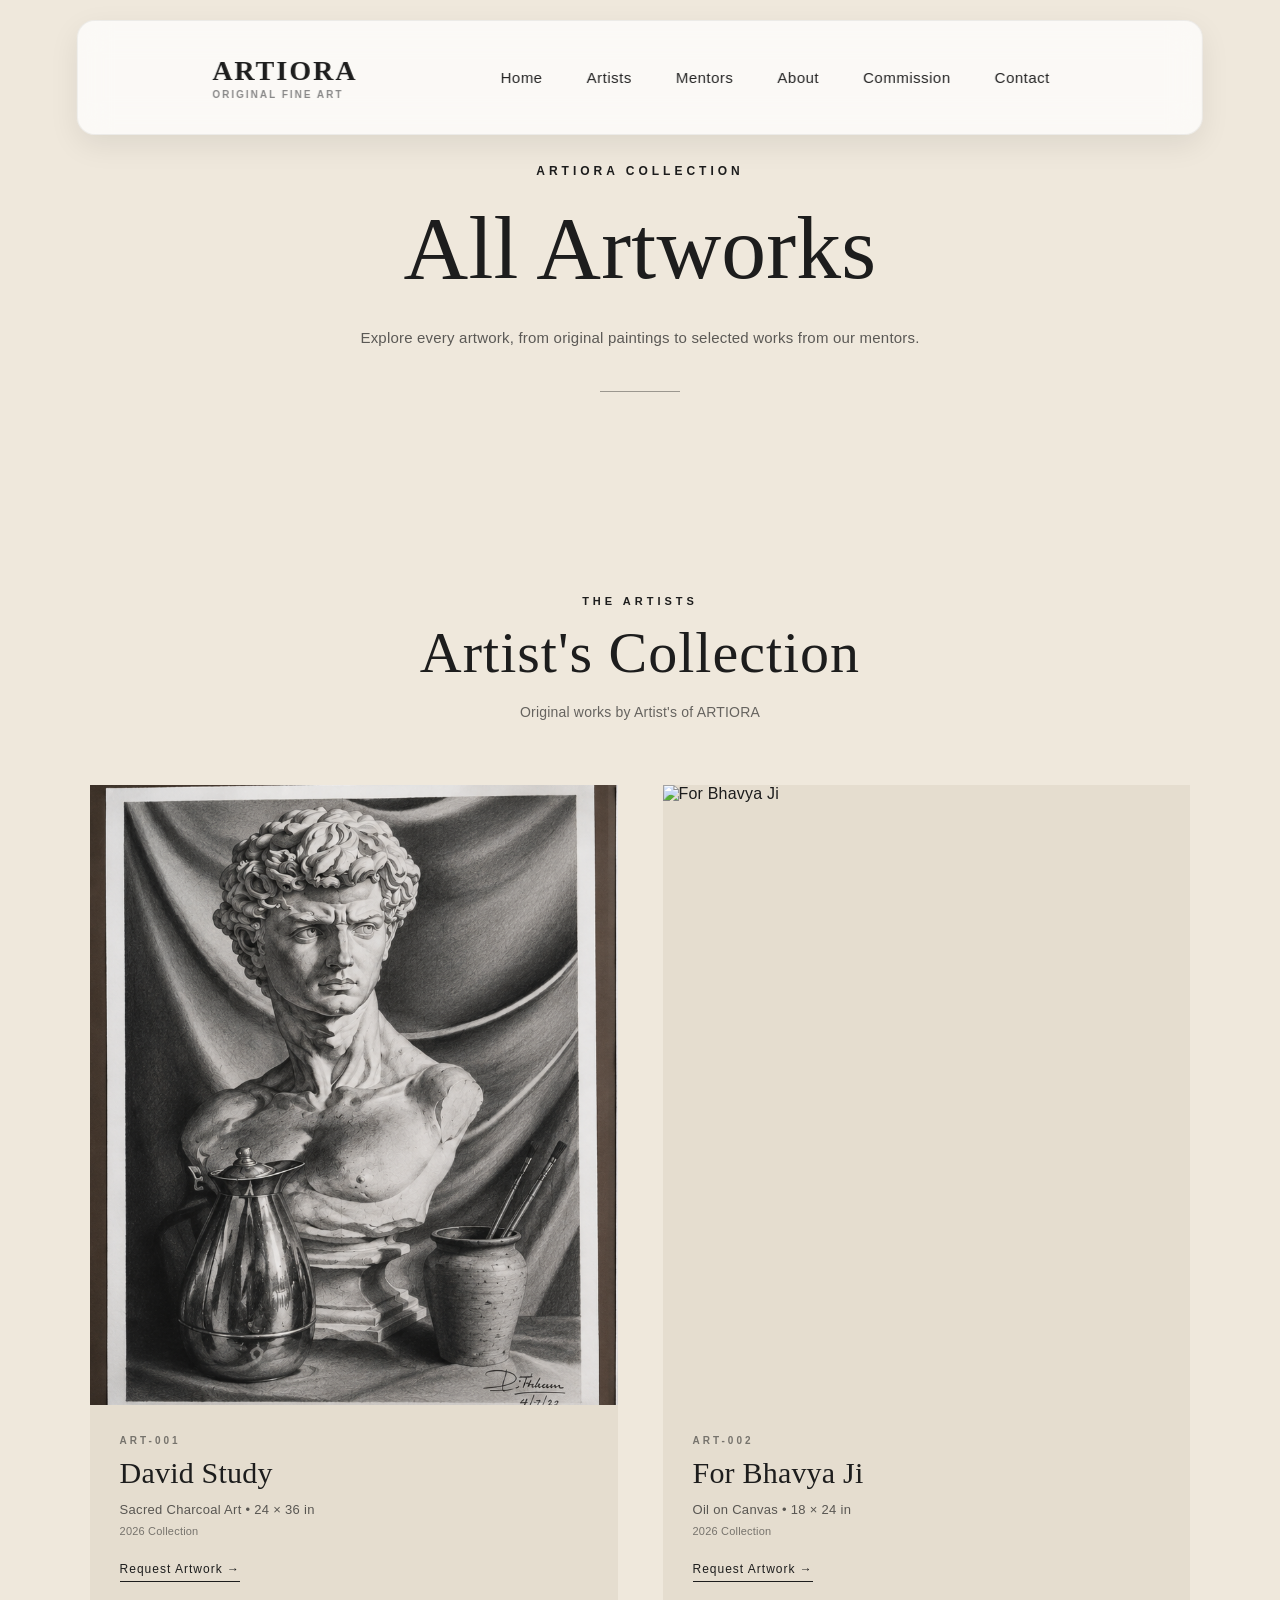
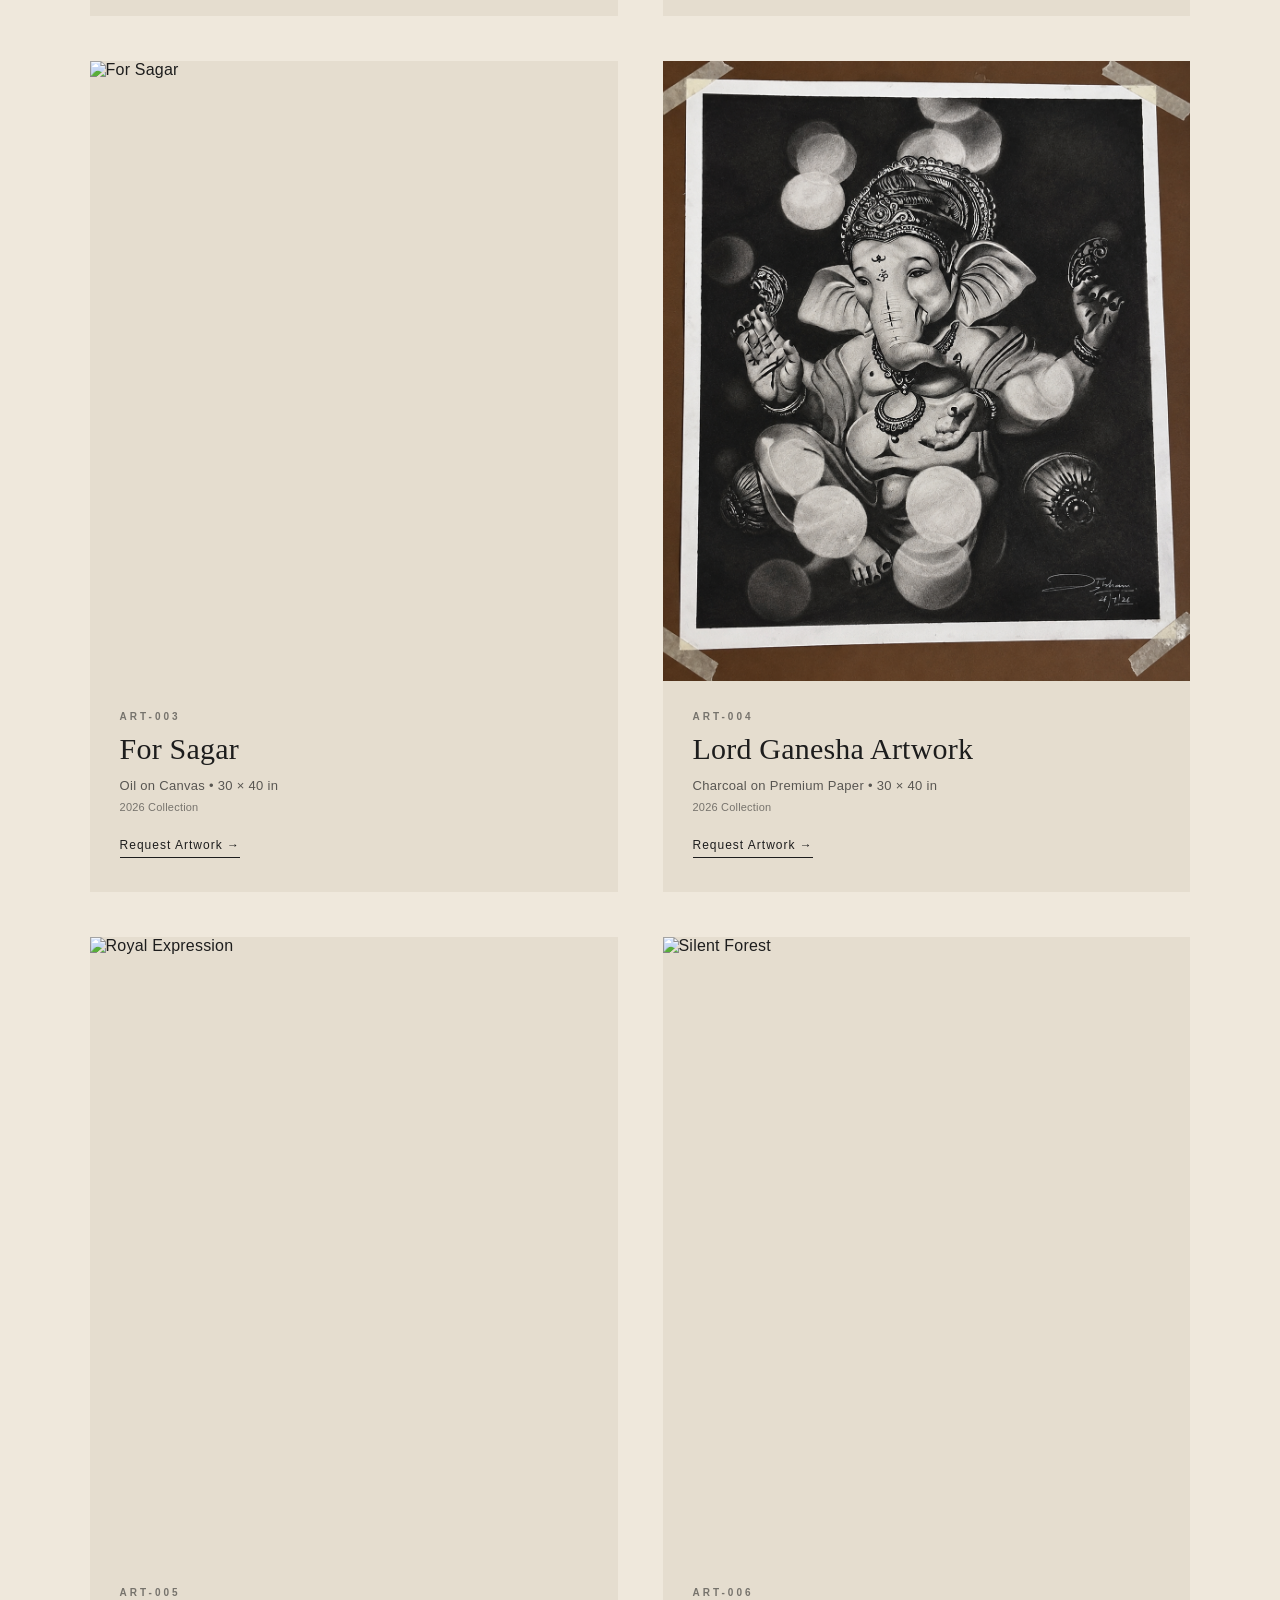
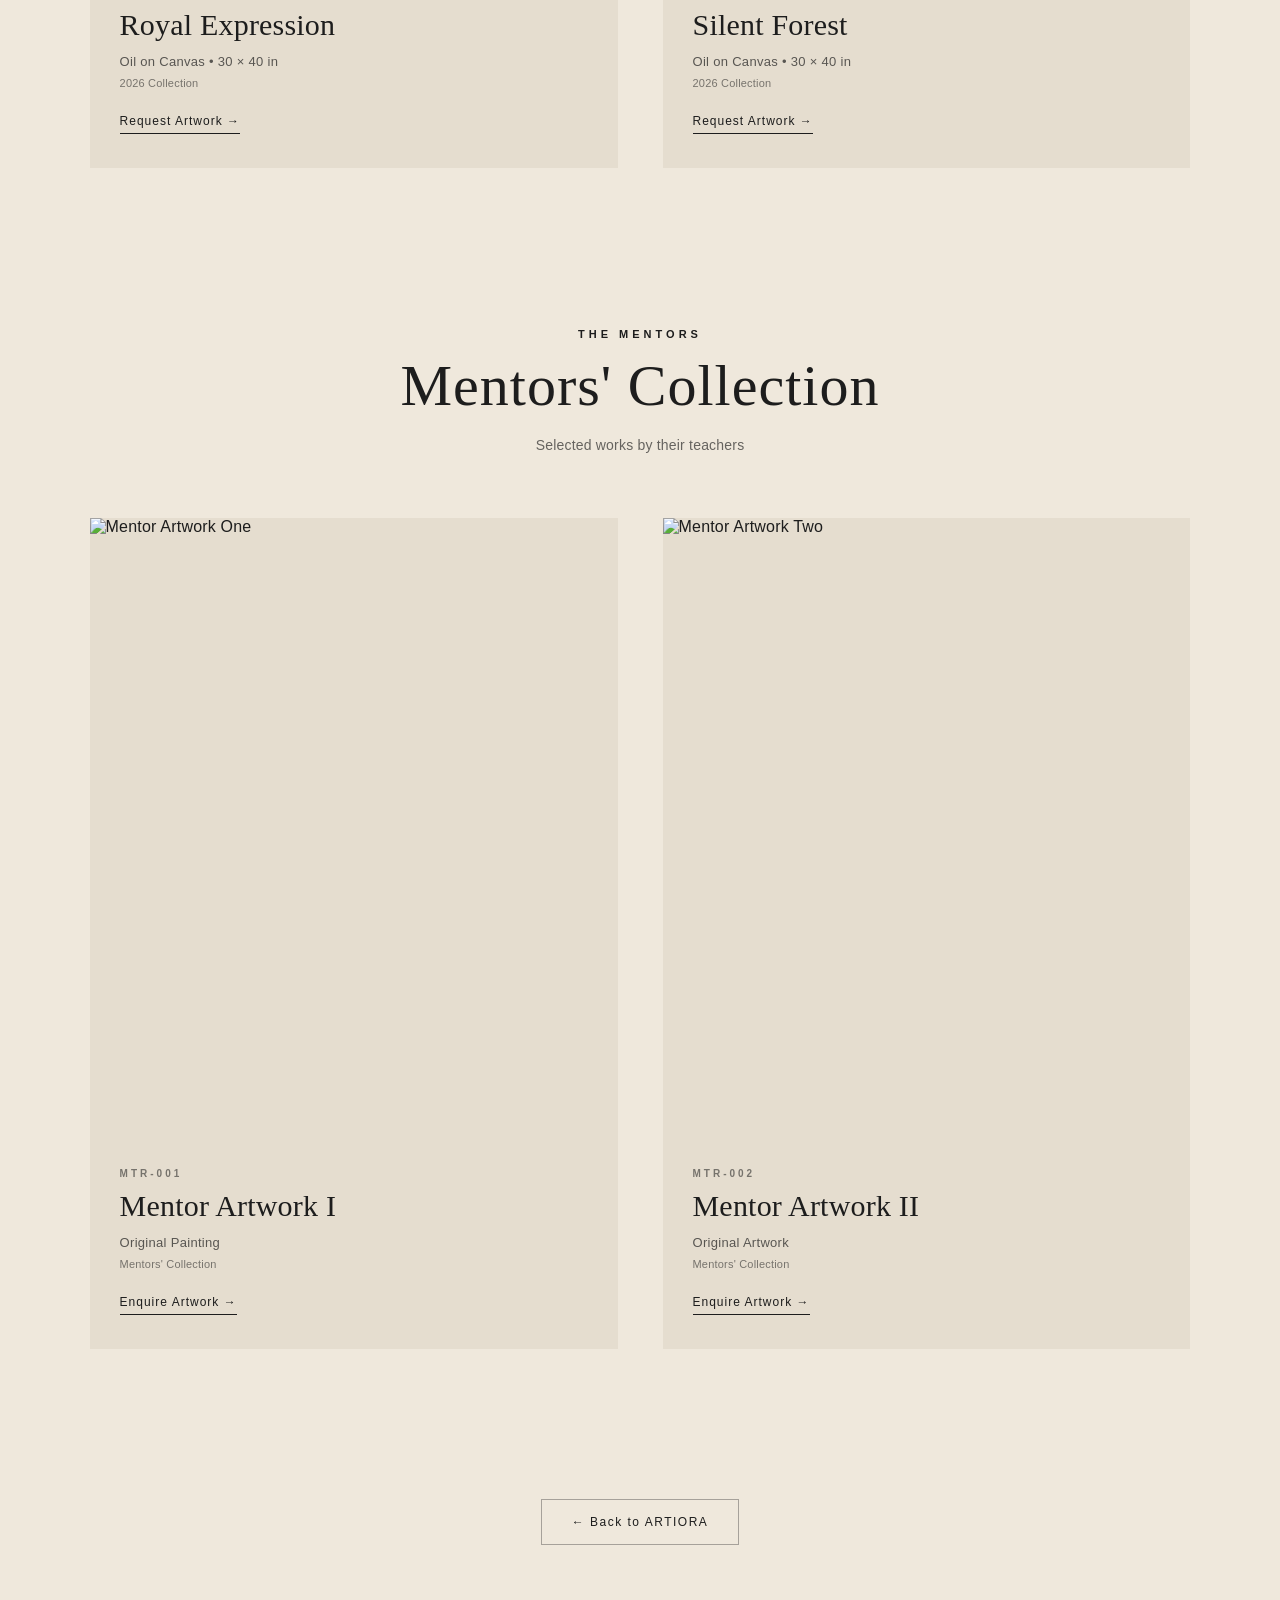
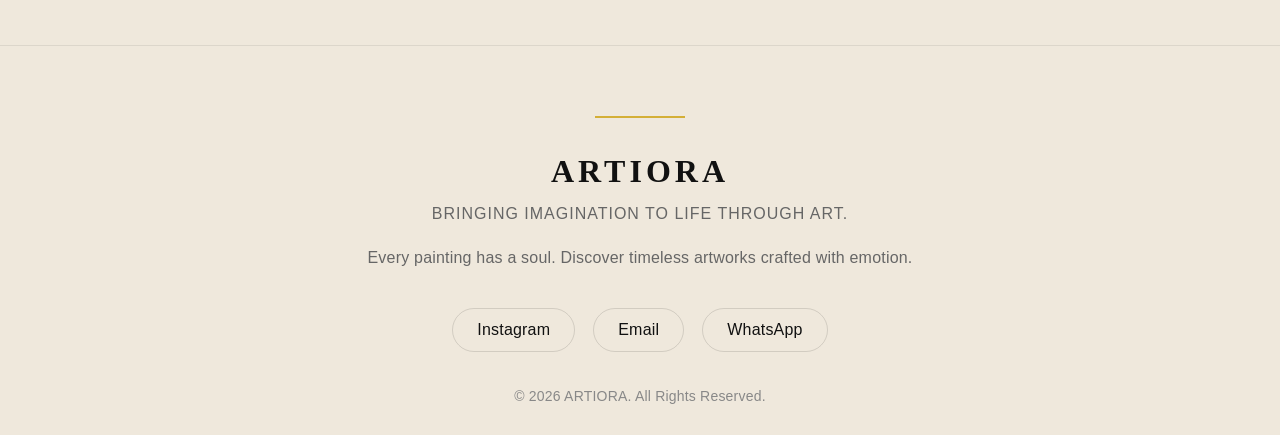
==== gallery.html @ d6c58d7d ".." ====
<!DOCTYPE html>
<html lang="en">

<head>

    <meta charset="UTF-8">

    <meta name="viewport" content="width=device-width, initial-scale=1.0">

    <title>ARTIORA | All Artworks</title>

    <meta
        name="description"
        content="Explore the complete collection of original artworks by ARTIORA."
    >

    <link rel="icon" type="image/png" href="assets/images/icons/favicon.png">

    <link rel="stylesheet" href="css/style.css">

</head>


<body class="gallery-page">


<!-- =========================
     NAVBAR
========================= -->

<header class="navbar">

    <div class="nav-container">

        <div class="logo">

            <h2>ARTIORA</h2>

            <span>Original Fine Art</span>

        </div>


        <nav>

            <ul class="nav-links">

                <li>
                    <a href="index.html">
                        Home
                    </a>
                </li>

                <li>
                    <a href="#artists-full">
                        Artists
                    </a>
                </li>

                <li>
                    <a href="#mentors-full">
                        Mentors
                    </a>
                </li>

                <li>
                    <a href="index.html#about">
                        About
                    </a>
                </li>

                <li>
                    <a href="index.html#commission">
                        Commission
                    </a>
                </li>

                <li>
                    <a href="index.html#contact">
                        Contact
                    </a>
                </li>

            </ul>

        </nav>

    </div>

</header>



<!-- =========================
     PAGE HERO
========================= -->

<section class="gallery-page-hero">

    <p>ARTIORA COLLECTION</p>

    <h1>
        All Artworks
    </h1>

    <span>
        Explore every artwork, from original paintings
        to selected works from our mentors.
    </span>

    <div class="gallery-page-line"></div>

</section>



<!-- =========================
     ARTISTS FULL COLLECTION
========================= -->

<section id="artists-full" class="full-gallery-section">

    <div class="full-section-heading">

        <p>THE ARTISTS</p>

        <h2>
            Artist's Collection
        </h2>

        <span>
            Original works by Artist's of ARTIORA
        </span>

    </div>


    <div class="full-gallery-grid">


        <!-- ART 001 -->

        <div class="full-art-card">

            <img
                class="full-gallery-img"
                src="assets/images/gallery/art-001.jpg"
                alt="David Study"
            >

            <div class="full-art-info">

                <span>ART-001</span>

                <h3>
                    David Study
                </h3>

                <p>
                    Sacred Charcoal Art • 24 × 36 in
                </p>

                <small>
                    2026 Collection
                </small>

                <a
                    href="https://wa.me/917568035595?text=Hi%20Shubham,%20I'm%20interested%20in%20Artwork%20ART-001%20(David%20Study).%20Could%20you%20please%20share%20the%20price,%20availability%20and%20more%20details%3F"
                    target="_blank"
                >
                    Request Artwork →
                </a>

            </div>

        </div>



        <!-- ART 002 -->

        <div class="full-art-card">

            <img
                class="full-gallery-img"
                src="https://images.unsplash.com/photo-1564399579883-451a5d44ec08"
                alt="For Bhavya Ji"
            >

            <div class="full-art-info">

                <span>ART-002</span>

                <h3>
                    For Bhavya Ji
                </h3>

                <p>
                    Oil on Canvas • 18 × 24 in
                </p>

                <small>
                    2026 Collection
                </small>

                <a
                    href="https://wa.me/917568035595?text=Hi%20Shubham,%20I'm%20interested%20in%20Artwork%20ART-002%20(For%20Bhavya%20Ji).%20Could%20you%20please%20share%20the%20price,%20availability%20and%20more%20details%3F"
                    target="_blank"
                >
                    Request Artwork →
                </a>

            </div>

        </div>



        <!-- ART 003 -->

        <div class="full-art-card">

            <img
                class="full-gallery-img"
                src="https://images.unsplash.com/photo-1561214115-f2f134cc4912"
                alt="For Sagar"
            >

            <div class="full-art-info">

                <span>ART-003</span>

                <h3>
                    For Sagar
                </h3>

                <p>
                    Oil on Canvas • 30 × 40 in
                </p>

                <small>
                    2026 Collection
                </small>

                <a
                    href="https://wa.me/917568035595?text=Hi%20Shubham,%20I'm%20interested%20in%20Artwork%20ART-003%20(For%20Sagar).%20Could%20you%20please%20share%20the%20price,%20availability%20and%20more%20details%3F"
                    target="_blank"
                >
                    Request Artwork →
                </a>

            </div>

        </div>



        <!-- ART 004 -->

        <div class="full-art-card">

            <img
                class="full-gallery-img"
                src="assets/images/gallery/art-004.jpg"
                alt="Lord Ganesha Artwork"
            >

            <div class="full-art-info">

                <span>ART-004</span>

                <h3>
                    Lord Ganesha Artwork
                </h3>

                <p>
                    Charcoal on Premium Paper • 30 × 40 in
                </p>

                <small>
                    2026 Collection
                </small>

                <a
                    href="https://wa.me/917568035595?text=Hi%20Shubham,%20I'm%20interested%20in%20Artwork%20ART-004%20(Lord%20Ganesha%20Artwork).%20Could%20you%20please%20share%20the%20price,%20availability%20and%20more%20details%3F"
                    target="_blank"
                >
                    Request Artwork →
                </a>

            </div>

        </div>



        <!-- ART 005 -->

        <div class="full-art-card">

            <img
                class="full-gallery-img"
                src="https://images.unsplash.com/photo-1549490349-8643362247b5"
                alt="Royal Expression"
            >

            <div class="full-art-info">

                <span>ART-005</span>

                <h3>
                    Royal Expression
                </h3>

                <p>
                    Oil on Canvas • 30 × 40 in
                </p>

                <small>
                    2026 Collection
                </small>

                <a
                    href="https://wa.me/917568035595?text=Hi%20Shubham,%20I'm%20interested%20in%20Artwork%20ART-005%20(Royal%20Expression).%20Could%20you%20please%20share%20the%20price,%20availability%20and%20more%20details%3F"
                    target="_blank"
                >
                    Request Artwork →
                </a>

            </div>

        </div>



        <!-- ART 006 -->

        <div class="full-art-card">

            <img
                class="full-gallery-img"
                src="https://images.unsplash.com/photo-1561214115-f2f134cc4912"
                alt="Silent Forest"
            >

            <div class="full-art-info">

                <span>ART-006</span>

                <h3>
                    Silent Forest
                </h3>

                <p>
                    Oil on Canvas • 30 × 40 in
                </p>

                <small>
                    2026 Collection
                </small>

                <a
                    href="https://wa.me/917568035595?text=Hi%20Shubham,%20I'm%20interested%20in%20Artwork%20ART-006%20(Silent%20Forest).%20Could%20you%20please%20share%20the%20price,%20availability%20and%20more%20details%3F"
                    target="_blank"
                >
                    Request Artwork →
                </a>

            </div>

        </div>

    </div>

</section>



<!-- =========================
     MENTORS FULL COLLECTION
========================= -->

<section id="mentors-full" class="full-gallery-section mentors-full-section">

    <div class="full-section-heading">

        <p>THE MENTORS</p>

        <h2>
            Mentors' Collection
        </h2>

        <span>
            Selected works by their teachers
        </span>

    </div>


    <div class="full-gallery-grid">


        <!-- MENTOR 001 -->

        <div class="full-art-card">

            <img
                class="full-gallery-img"
                src="assets/images/gallery/mentor-001.jpg"
                alt="Mentor Artwork One"
            >

            <div class="full-art-info">

                <span>MTR-001</span>

                <h3>
                    Mentor Artwork I
                </h3>

                <p>
                    Original Painting
                </p>

                <small>
                    Mentors' Collection
                </small>

                <a href="index.html#contact">
                    Enquire Artwork →
                </a>

            </div>

        </div>



        <!-- MENTOR 002 -->

        <div class="full-art-card">

            <img
                class="full-gallery-img"
                src="assets/images/gallery/mentor-002.jpg"
                alt="Mentor Artwork Two"
            >

            <div class="full-art-info">

                <span>MTR-002</span>

                <h3>
                    Mentor Artwork II
                </h3>

                <p>
                    Original Artwork
                </p>

                <small>
                    Mentors' Collection
                </small>

                <a href="index.html#contact">
                    Enquire Artwork →
                </a>

            </div>

        </div>

    </div>

</section>



<!-- =========================
     BACK TO HOME
========================= -->

<section class="gallery-back-section">

    <a href="index.html" class="back-home-btn">
        ← Back to ARTIORA
    </a>

</section>



<!-- =========================
     FOOTER
========================= -->

<footer class="footer">

    <div class="footer-divider"></div>

    <h3>ARTIORA</h3>

    <p class="footer-tag">
        Bringing imagination to life through art.
    </p>

    <p class="footer-text">
        Every painting has a soul.
        Discover timeless artworks crafted with emotion.
    </p>

    <div class="footer-links">

        <a
            href="https://www.instagram.com/artistic_shubham_06/"
            target="_blank"
        >
            Instagram
        </a>

        <a href="mailto:artiora01@gmail.com">
            Email
        </a>

        <a
            href="https://wa.me/917568035595"
            target="_blank"
        >
            WhatsApp
        </a>

    </div>

    <span>
        © 2026 ARTIORA. All Rights Reserved.
    </span>

</footer>


</body>
</html>
---- css/style.css ----
/* ===========================
   ARTIORA - Base Styles
=========================== */

*{
    margin:0;
    padding:0;
    box-sizing:border-box;
}

body{
    background:#EFE8DC;
    color:#1F1F1F;
    font-family:'Manrope',sans-serif;
}

.container{
    width:90%;
    max-width:1280px;
    margin:auto;
}
.navbar{
    top:12px;
    width:94%;
    border-radius:20px;
    transition:
    background .45s ease,
    backdrop-filter .45s ease,
    box-shadow .45s ease,
    border .45s ease,
    top .45s ease;
}
/* Navbar after scroll */
.navbar.scrolled{

    top:12px;

    background:rgba(255,255,255,.82);

    backdrop-filter:blur(35px);
    -webkit-backdrop-filter:blur(35px);

    border:1px solid rgba(255,255,255,.55);

    box-shadow:
        0 20px 45px rgba(0,0,0,.12),
        inset 0 1px 0 rgba(255,255,255,.55);

}
.nav-container{
    width:100%;
    display:flex;
    justify-content:space-between;
    align-items:center;
    padding:16px 32px;
    box-sizing:border-box;
}
.logo{
    display:flex;
    flex-direction:column;
}
.logo h2{
    margin:0;
    font-size:28px;
    letter-spacing:2px;
    font-family:"Cormorant Garamond", serif;
    font-weight:700;
}

.logo span{
    margin-top:2px;
    font-size:10px;
    letter-spacing:2px;
    color:#888;
    text-transform:uppercase;
}
.nav-links{
    display:flex;
    align-items:center;
    gap:8px;
    list-style:none;
}
/* Gallery Dropdown */

.gallery-dropdown{
    position:relative;
}

.dropdown-menu{
    position:absolute;
    top:100%;
    left:50%;
    transform:translateX(-50%) translateY(10px);

    min-width:210px;
    padding:10px;

    list-style:none;

    background:rgba(255,255,255,.92);
    backdrop-filter:blur(18px);
    -webkit-backdrop-filter:blur(18px);

    border:1px solid rgba(255,255,255,.5);
    border-radius:18px;

    box-shadow:0 15px 40px rgba(0,0,0,.12);

    opacity:0;
    visibility:hidden;

    transition:.3s ease;
}

.gallery-dropdown:hover .dropdown-menu{
    opacity:1;
    visibility:visible;
    transform:translateX(-50%) translateY(4px);
}

.dropdown-menu li{
    width:100%;
}

.dropdown-menu a{
    display:block;
    padding:11px 14px;
    border-radius:12px;
    white-space:nowrap;
    text-decoration:none;
    color:#222;
}

.dropdown-menu a:hover{
    background:#111;
    color:#fff;
}
.menu-toggle{
    display:none;
    font-size:30px;
    cursor:pointer;
    color:#111;
    user-select:none;
}

.nav-links a{
    padding:10px 18px;
    border-radius:30px;
    text-decoration:none;
    color:#222;
    transition:.3s;
}

.nav-links a:hover{
    background:#111;
    color:#fff;
}
/* ===========================
   HERO SECTION
=========================== */

.hero{
    padding:120px 8%;
}

.hero-container{

    display:flex;

    justify-content:space-between;

    align-items:center;

    gap:80px;

}

.hero-content{

    width:50%;

}

.hero-subtitle{

    letter-spacing:4px;

    color:#B38B59;

    font-size:13px;

    margin-bottom:20px;

}

.hero-content h1{

    font-family:'Cormorant Garamond',serif;

    font-size:74px;

    line-height:1.05;

    margin-bottom:25px;

}

.hero-text{

    color:#666;

    line-height:1.8;

    font-size:18px;

    max-width:520px;

}

.hero-buttons{

    display:flex;

    gap:20px;

    margin-top:40px;

}

.btn-primary{

    background:#1F1F1F;

    color:white;

    padding:16px 34px;

    text-decoration:none;

}

.btn-secondary{

    border:1px solid #1F1F1F;

    color:#1F1F1F;

    padding:16px 34px;

    text-decoration:none;

}

.hero-image{

    width:45%;

}

.hero-image img{

    width:100%;

    border-radius:16px;

    box-shadow:0 30px 60px rgba(0,0,0,.15);

}
.hero-buttons{
    display:flex;
    gap:18px;
    margin-top:35px;
}

.btn{
    padding:14px 35px;
    border-radius:50px;
    text-decoration:none;
    font-size:15px;
    font-weight:600;
}

.primary-btn{
    background:#111;
    color:white;
}

.secondary-btn{
    border:1px solid #111;
    color:#111;
}
.hero-buttons{
    display:flex;
    gap:20px;
    margin-top:40px;
}

.btn{
    padding:15px 38px;
    border-radius:40px;
    text-decoration:none;
    font-size:15px;
    font-weight:600;
    transition:0.3s;
}

.primary-btn{
    background:#1a1a1a;
    color:white;
    box-shadow:0 10px 25px rgba(0,0,0,0.15);
}

.primary-btn:hover{
    transform:translateY(-5px);
}

.secondary-btn{
    border:1px solid #1a1a1a;
    color:#1a1a1a;
    background:transparent;
}

.secondary-btn:hover{
    background:#1a1a1a;
    color:white;
    transform:translateY(-5px);
}
.hero-stats{
    display:flex;
    gap:45px;
    margin-top:55px;
}

.stat-box h3{
    font-size:32px;
    margin:0;
    font-weight:700;
}

.stat-box p{
    margin-top:8px;
    font-size:14px;
    color:#666;
}
.gallery-section{
    padding:100px 8%;
}

.section-title{
    text-align:center;
    margin-bottom:50px;
}
.section-title::after{
    content:"";
    display:block;
    width:90px;
    height:2px;
    background:#d6b76d;
    margin:20px auto 0;
}

.section-title p{
    color:#777;
    font-size:14px;
    letter-spacing:2px;
}

.section-title h2{
    font-size:45px;
    margin-top:10px;
}


.gallery-grid{
    display:grid;
    grid-template-columns:repeat(3,1fr);
    gap:30px;
}


.art-card{
    background:white;
    border-radius:26px;
    overflow:hidden;
    box-shadow:0 15px 40px rgba(0,0,0,0.08);
    transition:0.3s;
    box-shadow:0 15px 40px rgba(0,0,0,.12);
    transition:.4s ease;
}


.art-card:hover{
    transform:translateY(-8px);
    box-shadow:0 25px 60px rgba(0,0,0,.18);
}

.art-card img{
    width:100%;
    height:380px;
    object-fit:cover;
    display:block;
    transition:.5s ease;
}


.art-card h3{
    margin:8px 0;
    font-size:36px;
    font-family:"Cormorant Garamond", serif;
    font-weight:600;
    color:#fff;
}


.art-card p{
    margin:0 20px 25px;
    color:#777;
}
.view-btn{
    display:inline-block;
    width:max-content;
    padding:12px 28px;
    margin-top:10px;
    border:1px solid rgba(255,255,255,0.8);
    background:rgba(255,255,255,0.08);
    backdrop-filter:blur(10px);
    color:#fff;
    text-decoration:none;
    border-radius:50px;
    font-size:14px;
    font-weight:500;
    transition:all .35s ease;
    cursor:pointer;
}

.view-btn:hover{
    background:#D4AF37;
    border-color:#D4AF37;
    color:#111;
    transform:translateY(-3px);
    box-shadow:0 12px 30px rgba(212,175,55,.35);
}
.commission-section{
    padding:100px 8%;
    text-align:center;
}

.commission-content{
    max-width:750px;
    margin:auto;
}

.commission-content p{
    letter-spacing:2px;
    font-size:14px;
    color:#777;
}

.commission-content h2{
    font-size:45px;
    margin:15px 0;
}

.commission-content span{
    display:block;
    color:#666;
    font-size:17px;
    line-height:1.7;
}

.commission-btn{
    display:inline-block;
    margin-top:35px;
    padding:15px 35px;
    background:#111;
    color:white;
    border-radius:40px;
    text-decoration:none;
    transition:0.3s;
}

.commission-btn:hover{
    transform:translateY(-5px);
}
.contact-section{
    padding:100px 8%;
    text-align:center;
}

.contact-content{
    max-width:750px;
    margin:auto;
}

.contact-content p{
    font-size:14px;
    letter-spacing:2px;
    color:#777;
}

.contact-content h2{
    font-size:45px;
    margin:15px 0;
}

.contact-content span{
    display:block;
    color:#666;
    font-size:17px;
    line-height:1.7;
}

.contact-links{
    margin-top:35px;
    display:flex;
    justify-content:center;
    gap:25px;
    flex-wrap:wrap;
}

.contact-links a{
    padding:14px 28px;
    border:1px solid #111;
    border-radius:40px;
    text-decoration:none;
    color:#111;
    transition:0.3s;
}

.contact-links a:hover{
    background:#111;
    color:white;
}
.footer{
    padding:90px 8% 50px;
    text-align:center;
    border-top:none;
    background:#faf7f2;
}

.footer h3{
    font-family:"Cormorant Garamond",serif;
    font-size:42px;
    letter-spacing:4px;
    margin-bottom:10px;
    color:#111;
}

.footer p{
    max-width:620px;
    margin:0 auto;
    color:#666;
    line-height:1.8;
    font-size:16px;
}

.footer-links{
    margin:35px 0;
    display:flex;
    justify-content:center;
    gap:18px;
    flex-wrap:wrap;
}
.footer-links a{
    text-decoration:none;
    color:#111;
    padding:12px 24px;
    border:1px solid rgba(0,0,0,.12);
    border-radius:40px;
    transition:.35s ease;
}

.footer-links a:hover{
    background:#D4AF37;
    color:#111;
    border-color:#D4AF37;
}

.footer span{
    font-size:14px;
    color:#888;
}
.footer-divider{
    width:90px;
    height:2px;
    background:#D4AF37;
    margin:0 auto 35px;
}

.footer-tag{
    color:#D4AF37;
    text-transform:uppercase;
    letter-spacing:2px;
    font-size:13px;
    margin-bottom:18px;
}

.footer-text{
    margin-top:15px !important;
}
@media(max-width:768px){

    .hero{
        padding:60px 20px;
    }

    .hero h1{
        font-size:38px;
    }

    .hero-buttons{
        flex-direction:column;
        align-items:flex-start;
    }

    .hero-stats{
        flex-direction:column;
        gap:25px;
    }


    .gallery-section{
        padding:70px 20px;
    }

    .gallery-grid{
    grid-template-columns:1fr;
    gap:20px;
}

.art-card img{
    height:250px;
}


    .section-title h2,
    .commission-content h2,
    .contact-content h2{
        font-size:32px;
    }


    .commission-section,
    .contact-section{
        padding:70px 20px;
    }


    .footer{
        padding:50px 20px 25px;
    }
}
html{
    scroll-behavior:smooth;
}

.navbar{
    position:fixed;
    top:20px;
    left:50%;
    transform:translateX(-50%);
    width:88%;
    max-width:1280px;
    z-index:1000;

    background:rgba(255,255,255,.75);
    backdrop-filter:blur(16px);

    border:1px solid rgba(0,0,0,.06);
    border-radius:18px;

    box-shadow:0 10px 30px rgba(0,0,0,.08);
}
.art-card{
    transition:all 0.4s ease;
}

.art-card:hover{
    transform:translateY(-10px);
}
.hero-content{
    animation: fadeUp 1s ease;
}

@keyframes fadeUp{
    from{
        opacity:0;
        transform:translateY(30px);
    }

    to{
        opacity:1;
        transform:translateY(0);
    }
}
.art-card{
    background:#fff;
    border-radius:20px;
    overflow:hidden;
    box-shadow:0 10px 30px rgba(0,0,0,0.08);
}
.art-card{
    border:1px solid rgba(0,0,0,0.06);
    transition:0.4s ease;
}

.art-card:hover{
    box-shadow:0 20px 40px rgba(0,0,0,0.12);
}
.hero h1{
    font-size:64px;
    line-height:1.1;
    letter-spacing:-1px;
}

.hero p{
    font-size:18px;
    line-height:1.8;
    color:#555;
}
section h2{
    font-weight:500;
    letter-spacing:1px;
}

section p{
    letter-spacing:0.3px;
}
.navbar a{
    font-size:15px;
    letter-spacing:0.5px;
}

.navbar{
    padding:18px 8%;
}
.navbar h1,
.navbar .logo{
    letter-spacing:3px;
    font-weight:600;
}
*{
    box-sizing:border-box;
}

body{
    letter-spacing:0.2px;
}

section{
    padding-top:100px;
    padding-bottom:100px;
}
.about-section{
    padding:100px 8%;
    text-align:center;
}

.about-content{
    max-width:850px;
    margin:auto;
}

.about-content p{
    font-size:13px;
    letter-spacing:3px;
    color:#777;
}

.about-content h2{
    font-size:45px;
    margin:20px 0;
    font-family:"Cormorant Garamond", serif;
}

.about-content span{
    display:block;
    color:#555;
    font-size:17px;
    line-height:1.8;
    margin-top:15px;
}
.artist-tag{
    font-size:12px;
    letter-spacing:3px;
    color:#777;
    margin-bottom:20px;
}
.commission-steps{
    display:flex;
    justify-content:center;
    gap:30px;
    margin:40px 0;
    flex-wrap:wrap;
}

.commission-steps div{
    background:#fff;
    padding:25px 35px;
    border-radius:18px;
    text-align:center;
    box-shadow:0 10px 30px rgba(0,0,0,0.08);
    min-width:160px;
}

.commission-steps h3{
    font-size:30px;
    margin-bottom:10px;
    color:#222;
}

.commission-steps p{
    font-size:15px;
    color:#666;
}
.contact-section{
    padding:100px 8%;
    text-align:center;
}

.contact-content{
    max-width:800px;
    margin:auto;
    background:#fff;
    padding:60px 40px;
    border-radius:25px;
    box-shadow:0 15px 40px rgba(0,0,0,0.08);
}

.contact-content p{
    letter-spacing:3px;
    font-size:13px;
    color:#777;
}

.contact-content h2{
    font-family:"Cormorant Garamond", serif;
    font-size:45px;
    margin:20px 0;
}

.contact-content span{
    color:#555;
    line-height:1.8;
}

.contact-links{
    margin-top:30px;
    display:flex;
    justify-content:center;
    gap:25px;
    flex-wrap:wrap;
}

.contact-links a{
    color:#222;
    text-decoration:none;
}
.footer{
    padding:70px 8% 30px;
    text-align:center;
    background:#EFE8DC;
    border-top:1px solid rgba(0,0,0,0.08);
}

.footer h3{
    font-size:32px;
    letter-spacing:4px;
}

.footer-tag{
    font-size:14px;
    letter-spacing:1px;
    color:#777;
    margin-top:10px;
}

.footer-links a{
    transition:0.3s ease;
}

.footer-links a:hover{
    opacity:0.6;
}
.gallery-grid{
    display:grid;
    grid-template-columns:repeat(auto-fit,minmax(320px,1fr));
    gap:35px;
}

.art-card{
    position:relative;
    overflow:hidden;
    border-radius:26px;
    cursor:pointer;
}

.art-card img{
    width:100%;
    height:420px;
    object-fit:cover;
    display:block;
    transition:0.5s ease;
}

.art-overlay{
    position:absolute;
    inset:0;
    display:flex;
    flex-direction:column;
    justify-content:flex-end;
    padding:35px;
    background:linear-gradient(
        to top,
        rgba(0,0,0,.88) 5%,
        rgba(0,0,0,.55) 40%,
        rgba(0,0,0,.10) 100%
    );
    color:#fff;
    pointer-events: none;
    
}

.art-card:hover img{
    transform:scale(1.08);
}

.art-card:hover .art-overlay{
    opacity:1;
}

.art-overlay h3{
    color:#fff;
    margin:0;
    font-size:28px;
}

.art-overlay p{
    color:#ddd;
    margin:8px 0 20px;
}

.view-btn{
    pointer-events: auto;
    display:inline-block;
    width:max-content;
    padding:12px 26px;
    border:1px solid white;
    color:white;
    text-decoration:none;
    border-radius:40px;
    transition:.3s;
}

.view-btn:hover{
    background:white;
    color:black;
}
.status{
    margin-top:18px;
    display:inline-block;
    padding:10px 18px;
    border-radius:50px;
    background:rgba(255,255,255,.10);
    backdrop-filter:blur(10px);
    color:#fff;
    font-size:13px;
}
/* ---------- Featured Masterpiece ---------- */

.featured-masterpiece{
    display:grid;
    grid-template-columns:1fr 1fr;
    align-items:center;
    gap:70px;
    padding:120px 8%;
}

.featured-image img{
    width:100%;
    border-radius:22px;
    box-shadow:0 25px 60px rgba(0,0,0,.15);
    transition:.4s;
}

.featured-image img:hover{
    transform:scale(1.03);
}

.featured-content p{
    letter-spacing:3px;
    color:#777;
    font-size:13px;
}

.featured-content h2{
    font-size:55px;
    margin:18px 0;
    font-family:"Cormorant Garamond",serif;
}

.featured-content span{
    display:block;
    color:#555;
    line-height:1.9;
    margin-bottom:35px;
}

.featured-btn{
    padding:15px 34px;
    border:none;
    background:#111;
    color:white;
    border-radius:50px;
    cursor:pointer;
    transition:.35s;
}

.featured-btn:hover{
    transform:translateY(-4px);
    background:#333;
}

@media(max-width:768px){

.featured-masterpiece{

grid-template-columns:1fr;

text-align:center;

}

.featured-content h2{

font-size:40px;

}

}
.gallery-subtitle{
    display:block;
    max-width:650px;
    margin:18px auto 0;
    text-align:center;
    color:#777;
    line-height:1.8;
    font-size:17px;
}
.art-id{
    color:#D4AF37;
    font-size:12px;
    letter-spacing:4px;
    font-weight:600;
}

.art-details{

font-size:14px;

color:#ddd;

margin-top:8px;

}

.art-year{

font-size:12px;

color:#bdbdbd;

margin-top:6px;

letter-spacing:1px;

}
/* LIGHTBOX */

.lightbox{

    position:fixed;
    inset:0;

    background:rgba(0,0,0,.92);

    display:flex;

    justify-content:center;

    align-items:center;

    opacity:0;

    visibility:hidden;

    transition:.35s;

    z-index:9999;

}

.lightbox.active{

    opacity:1;

    visibility:visible;

}

.lightbox img{

    width:90%;

    max-width:950px;

    max-height:88vh;

    border-radius:18px;

    box-shadow:0 30px 80px rgba(0,0,0,.45);

}

.close-lightbox{

    position:absolute;

    top:25px;

    right:40px;

    font-size:45px;

    color:#fff;

    cursor:pointer;

    transition:.3s;

}

.close-lightbox:hover{

    transform:rotate(90deg);

}
/* ARTIORA MESSAGE SECTION */

.art-message {
    padding: 110px 10%;
    background: #faf8f3;
    text-align: center;
}

.message-content {
    max-width: 850px;
    margin: auto;
}

.message-content h2 {
    font-family: "Cormorant Garamond", serif;
    font-size: 56px;
    font-weight: 600;
    letter-spacing: 1px;
    margin-bottom: 35px;
}

.message-content p {
    font-family: "Manrope", sans-serif;
    color: #555;
    font-size: 18px;
    line-height: 1.9;
    margin-bottom: 20px;
}

.message-content span {
    display: block;
    margin-top: 35px;
    font-family: "Cormorant Garamond", serif;
    font-size: 26px;
    font-style: italic;
}

.message-btn {
    display: inline-block;
    margin-top: 40px;
    padding: 14px 38px;
    border: 1px solid #222;
    color: #222;
    text-decoration: none;
    transition: 0.4s;
    font-family: "Manrope", sans-serif;
}

.message-btn:hover {
    background: #222;
    color: white;
}
/* LOADING SCREEN */

#loader {
    position: fixed;
    width: 100%;
    height: 100vh;
    background: #faf8f3;
    display: flex;
    justify-content: center;
    align-items: center;
    z-index: 99999;
}

.loader-content {
    text-align: center;
}

.loader-content h1 {
    font-family: "Cormorant Garamond", serif;
    font-size: 80px;
    margin: 0;
    animation: fade 1.5s ease;
}

.loader-content h2 {
    font-family: "Cormorant Garamond", serif;
    font-size: 45px;
    letter-spacing: 5px;
    margin: 10px 0;
}

.loader-content p {
    font-family: "Manrope", sans-serif;
    letter-spacing: 3px;
    font-size: 14px;
}


@keyframes fade {

    from {
        opacity: 0;
        transform: translateY(20px);
    }

    to {
        opacity: 1;
        transform: translateY(0);
    }

}
@media(max-width:768px){

    .art-overlay{
        padding:20px;
        justify-content:flex-end;
    }

    .art-overlay h3{
        font-size:20px;
    }

    .art-overlay p{
        margin:5px 0;
    }

    .status{
        margin-top:12px;
        font-size:12px;
        padding:8px 14px;
    }

}
@media (max-width:768px){

    .navbar{
        top:12px;
        width:94%;
        border-radius:20px;
    }

    .nav-container{
        padding:12px 18px;
        justify-content:space-between;
        align-items:center;
    }

    .logo h2{
        font-size:20px;
    }

    .logo span{
        font-size:8px;
    }

    .menu-toggle{
        display:block;
    }

    .nav-links{
        position:absolute;
        top:75px;
        left:0;
        width:100%;
        display:none;
        flex-direction:column;
        gap:0;
        background:rgba(255,255,255,.95);
        backdrop-filter:blur(20px);
        border-radius:20px;
        padding:15px 0;
        box-shadow:0 10px 30px rgba(0,0,0,.1);
    }

    .nav-links.active{
        display:flex;
    }

    .nav-links li{
        width:100%;
        text-align:center;
    }

    .nav-links a{
        display:block;
        padding:15px;
    }

}
/* ===========================
   SCROLL REVEAL ANIMATION
=========================== */

.reveal{
    opacity:0;
    transform:translateY(60px);
    transition:all .8s ease;
}

.reveal.active{
    opacity:1;
    transform:translateY(0);
}
/* ===========================
   COLLECTION LAYOUT
=========================== */

.collection-layout{
    display:grid;
    grid-template-columns:1fr 1fr;
    gap:60px;
    align-items:start;
}

.collection-column:first-child{
    padding-right:30px;
    border-right:1px solid rgba(31,31,31,.15);
}

.collection-column:last-child{
    padding-left:30px;
}
.collection-column .gallery-grid{
    grid-template-columns:repeat(2, 1fr);
    gap:24px;
}
@media (max-width: 768px){

    .collection-layout{
        grid-template-columns:1fr;
        gap:60px;
    }

    .collection-column:first-child{
        padding-right:0;
        border-right:none;
        padding-bottom:60px;
        border-bottom:1px solid rgba(31,31,31,.15);
    }

    .collection-column:last-child{
        padding-left:0;
    }

    .collection-column .gallery-grid{
        grid-template-columns:repeat(2, 1fr);
    }

}
/* =========================================
   PREMIUM ARTISTS & MENTORS COLLECTION
========================================= */

.collection-column {
    width: min(1180px, 90%);
    margin: 0 auto;
    padding: 65px 0 75px;
}

.collection-column + .collection-column {
    border-top: 1px solid rgba(50, 50, 50, 0.12);
    padding-top: 85px;
}


/* Collection Heading */

.collection-heading {
    text-align: center;
    margin-bottom: 40px;
}

.collection-heading p {
    margin: 0 0 9px;

    font-size: 11px;
    font-weight: 500;

    letter-spacing: 4px;

    color: #a18a5c;
}

.collection-heading h3 {
    margin: 0;

    font-family: Georgia, "Times New Roman", serif;

    font-size: 40px;
    font-weight: 500;

    color: #252525;
}

.collection-heading span {
    display: block;

    margin-top: 12px;

    font-size: 14px;

    color: #777;

    letter-spacing: .2px;
}


/* Small elegant line */

.collection-heading::after {
    content: "";

    display: block;

    width: 48px;
    height: 1px;

    background: #b99b5f;

    margin: 18px auto 0;
}


/* =========================================
   TWO FEATURED PAINTINGS
========================================= */

.collection-column .gallery-grid {
    display: grid;

    grid-template-columns: repeat(2, 1fr);

    gap: 30px;

    max-width: 1080px;

    margin: 0 auto;
}

.collection-column .art-card {
    position: relative;

    min-height: 500px;

    overflow: hidden;

    border-radius: 24px;

    box-shadow:
        0 18px 40px rgba(0, 0, 0, .09);

    transition:
        transform .4s ease,
        box-shadow .4s ease;
}

.collection-column .art-card:hover {
    transform: translateY(-5px);

    box-shadow:
        0 25px 50px rgba(0, 0, 0, .14);
}

.collection-column .gallery-img {
    width: 100%;
    height: 500px;

    display: block;

    object-fit: cover;

    transition: transform .7s ease;
}

.collection-column .art-card:hover .gallery-img {
    transform: scale(1.04);
}


/* =========================================
   ARTWORK OVERLAY
========================================= */

.collection-column .art-overlay {
    position: absolute;

    inset: 0;

    display: flex;

    flex-direction: column;

    justify-content: flex-end;

    padding: 30px;

    color: white;

    background:
        linear-gradient(
            to top,
            rgba(0,0,0,.88),
            rgba(0,0,0,.08) 72%
        );
}

.collection-column .art-id {
    margin-bottom: 7px;

    font-size: 11px;

    letter-spacing: 4px;

    color: rgba(255,255,255,.72);
}

.collection-column .art-overlay h3 {
    margin: 0 0 7px;

    font-family: Georgia, "Times New Roman", serif;

    font-size: 28px;

    font-weight: 500;
}

.collection-column .art-details {
    margin-bottom: 5px;

    font-size: 13px;

    color: rgba(255,255,255,.82);
}

.collection-column .art-year {
    margin-top: 8px;

    font-size: 12px;

    color: rgba(255,255,255,.65);
}


/* Request button */

.collection-column .view-btn {
    width: fit-content;

    margin-top: 16px;

    padding: 10px 19px;

    border: 1px solid rgba(255,255,255,.65);

    border-radius: 50px;

    color: white;

    font-size: 12px;

    transition: .3s ease;
}

.collection-column .view-btn:hover {
    background: white;

    color: #222;

    border-color: white;
}


/* Status */

.collection-column .status {
    margin-top: 10px;

    padding: 9px 16px;

    border-radius: 30px;

    background: rgba(255,255,255,.12);

    backdrop-filter: blur(8px);

    font-size: 11px;

    color: rgba(255,255,255,.82);
}


/* =========================================
   EXPLORE FULL GALLERY
========================================= */

.collection-action {
    display: flex;

    justify-content: center;

    margin-top: 38px;
}

.explore-gallery-btn {
    display: inline-flex;

    align-items: center;

    gap: 11px;

    padding: 13px 23px;

    border: 1px solid #b69a62;

    border-radius: 50px;

    background: transparent;

    color: #5c4c31;

    text-decoration: none;

    font-size: 12px;

    letter-spacing: .7px;

    transition:
        background .35s ease,
        color .35s ease,
        transform .35s ease;
}

.explore-gallery-btn span:first-child {
    color: #b69a62;

    font-size: 10px;
}

.explore-gallery-btn .arrow {
    transition: transform .3s ease;
}

.explore-gallery-btn:hover {
    background: #292929;

    color: white;

    transform: translateY(-2px);
}

.explore-gallery-btn:hover .arrow {
    transform: translateX(4px);
}


/* =========================================
   MOBILE
========================================= */

@media (max-width: 700px) {

    .collection-column {
        width: 90%;

        padding: 50px 0 60px;
    }

    .collection-column + .collection-column {
        padding-top: 65px;
    }

    .collection-column .gallery-grid {
        grid-template-columns: 1fr;

        gap: 20px;
    }

    .collection-heading h3 {
        font-size: 32px;
    }

    .collection-column .art-card,
    .collection-column .gallery-img {
        min-height: 460px;
        height: 460px;
    }

}
/* =========================================================
   ARTIORA — FULL GALLERY PAGE
========================================================= */

.gallery-page {
    background: #efe8dc;
    color: #1d1d1d;
}

/* PAGE HERO */

.gallery-page-hero {
    min-height: 55vh;
    padding: 150px 8% 90px;
    display: flex;
    flex-direction: column;
    justify-content: center;
    align-items: center;
    text-align: center;
}

.gallery-page-hero p {
    margin: 0 0 18px;
    font-size: 12px;
    letter-spacing: 4px;
    font-weight: 600;
}

.gallery-page-hero h1 {
    margin: 0;
    font-family: Georgia, serif;
    font-size: clamp(48px, 7vw, 92px);
    font-weight: 400;
}

.gallery-page-hero span {
    max-width: 650px;
    margin-top: 25px;
    line-height: 1.8;
    font-size: 15px;
    opacity: 0.7;
}

.gallery-page-line {
    width: 80px;
    height: 1px;
    margin-top: 40px;
    background: currentColor;
    opacity: 0.4;
}


/* FULL GALLERY SECTIONS */

.full-gallery-section {
    padding: 100px 7% 120px;
}

.mentors-full-section {
    padding-top: 40px;
}

.full-section-heading {
    text-align: center;
    margin-bottom: 65px;
}

.full-section-heading p {
    margin-bottom: 12px;
    font-size: 11px;
    letter-spacing: 4px;
    font-weight: 600;
}

.full-section-heading h2 {
    margin: 0;
    font-family: Georgia, serif;
    font-size: clamp(35px, 5vw, 58px);
    font-weight: 400;
}

.full-section-heading span {
    display: block;
    margin-top: 18px;
    font-size: 14px;
    opacity: 0.65;
}


/* GALLERY GRID */

.full-gallery-grid {
    width: 100%;
    max-width: 1400px;
    margin: auto;
    display: grid;
    grid-template-columns: repeat(2, minmax(0, 1fr));
    gap: 45px;
}


/* ART CARD */

.full-art-card {
    position: relative;
    overflow: hidden;
    background: #e5ddcf;
    min-height: 600px;
    transition: transform 0.4s ease;
}

.full-art-card:hover {
    transform: translateY(-6px);
}


/* IMAGE */

.full-gallery-img {
    display: block;
    width: 100%;
    height: 620px;
    object-fit: cover;
    transition: transform 0.7s ease;
}

.full-art-card:hover .full-gallery-img {
    transform: scale(1.04);
}


/* ART INFORMATION */

.full-art-info {
    padding: 30px 30px 34px;
    background: #e5ddcf;
}

.full-art-info > span {
    display: block;
    margin-bottom: 10px;
    font-size: 10px;
    letter-spacing: 3px;
    font-weight: 600;
    opacity: 0.55;
}

.full-art-info h3 {
    margin: 0 0 12px;
    font-family: Georgia, serif;
    font-size: 30px;
    font-weight: 400;
}

.full-art-info p {
    margin: 0 0 8px;
    font-size: 13px;
    opacity: 0.7;
}

.full-art-info small {
    display: block;
    margin-bottom: 22px;
    font-size: 11px;
    opacity: 0.55;
}

.full-art-info a {
    display: inline-block;
    color: inherit;
    text-decoration: none;
    font-size: 12px;
    letter-spacing: 1px;
    border-bottom: 1px solid currentColor;
    padding-bottom: 5px;
    transition: opacity 0.3s ease;
}

.full-art-info a:hover {
    opacity: 0.55;
}


/* BACK TO HOME */

.gallery-back-section {
    padding: 30px 20px 100px;
    text-align: center;
}

.back-home-btn {
    display: inline-block;
    padding: 15px 30px;
    color: inherit;
    text-decoration: none;
    border: 1px solid rgba(29, 29, 29, 0.35);
    font-size: 12px;
    letter-spacing: 1.5px;
    transition: all 0.3s ease;
}

.back-home-btn:hover {
    background: #1d1d1d;
    color: #efe8dc;
}


/* FOOTER */

.gallery-page .footer {
    margin-top: 0;
}


/* MOBILE */

@media (max-width: 768px) {

    .gallery-page-hero {
        min-height: 45vh;
        padding: 130px 25px 70px;
    }

    .gallery-page-hero h1 {
        font-size: 52px;
    }

    .gallery-page-hero span {
        font-size: 13px;
    }

    .full-gallery-section {
        padding: 70px 20px 80px;
    }

    .full-section-heading {
        margin-bottom: 40px;
    }

    .full-section-heading h2 {
        font-size: 38px;
    }

    .full-gallery-grid {
        grid-template-columns: 1fr;
        gap: 30px;
    }

    .full-art-card {
        min-height: auto;
    }

    .full-gallery-img {
        height: 450px;
    }

    .full-art-info {
        padding: 25px;
    }

    .full-art-info h3 {
        font-size: 26px;
    }

}
/* =========================================================
   ARTIORA GALLERY — MOBILE RESPONSIVE FIX
========================================================= */

@media (max-width: 768px) {

    /* Gallery page hero */
    .gallery-page-hero {
        min-height: 42vh;
        padding: 120px 20px 60px;
    }

    .gallery-page-hero p {
        font-size: 10px;
        letter-spacing: 3px;
    }

    .gallery-page-hero h1 {
        font-size: 48px;
        line-height: 1.05;
    }

    .gallery-page-hero span {
        max-width: 340px;
        font-size: 13px;
        line-height: 1.7;
    }


    /* Gallery sections */
    .full-gallery-section {
        padding: 65px 18px 75px;
    }

    .full-section-heading {
        margin-bottom: 35px;
    }

    .full-section-heading p {
        font-size: 10px;
        letter-spacing: 3px;
    }

    .full-section-heading h2 {
        font-size: 34px;
        line-height: 1.15;
    }

    .full-section-heading span {
        font-size: 13px;
        line-height: 1.6;
    }


    /* One artwork per row */
    .full-gallery-grid {
        grid-template-columns: 1fr;
        gap: 28px;
    }


    /* Artwork card */
    .full-art-card {
        width: 100%;
        min-height: auto;
    }


    /* Artwork image */
    .full-gallery-img {
        width: 100%;
        height: auto;
        min-height: 360px;
        max-height: 520px;
        object-fit: cover;
    }


    /* Artwork information */
    .full-art-info {
        padding: 22px 20px 25px;
    }

    .full-art-info > span {
        font-size: 9px;
        letter-spacing: 2.5px;
    }

    .full-art-info h3 {
        font-size: 25px;
        line-height: 1.2;
        margin-bottom: 10px;
    }

    .full-art-info p {
        font-size: 12px;
        line-height: 1.5;
    }

    .full-art-info small {
        font-size: 10px;
        margin-bottom: 18px;
    }

    .full-art-info a {
        font-size: 11px;
    }


    /* Back button */
    .gallery-back-section {
        padding: 10px 20px 75px;
    }

    .back-home-btn {
        padding: 13px 24px;
        font-size: 11px;
    }

}


/* VERY SMALL PHONES */

@media (max-width: 400px) {

    .gallery-page-hero {
        padding-top: 110px;
    }

    .gallery-page-hero h1 {
        font-size: 42px;
    }

    .full-gallery-section {
        padding-left: 14px;
        padding-right: 14px;
    }

    .full-section-heading h2 {
        font-size: 30px;
    }

    .full-gallery-img {
        min-height: 300px;
    }

}
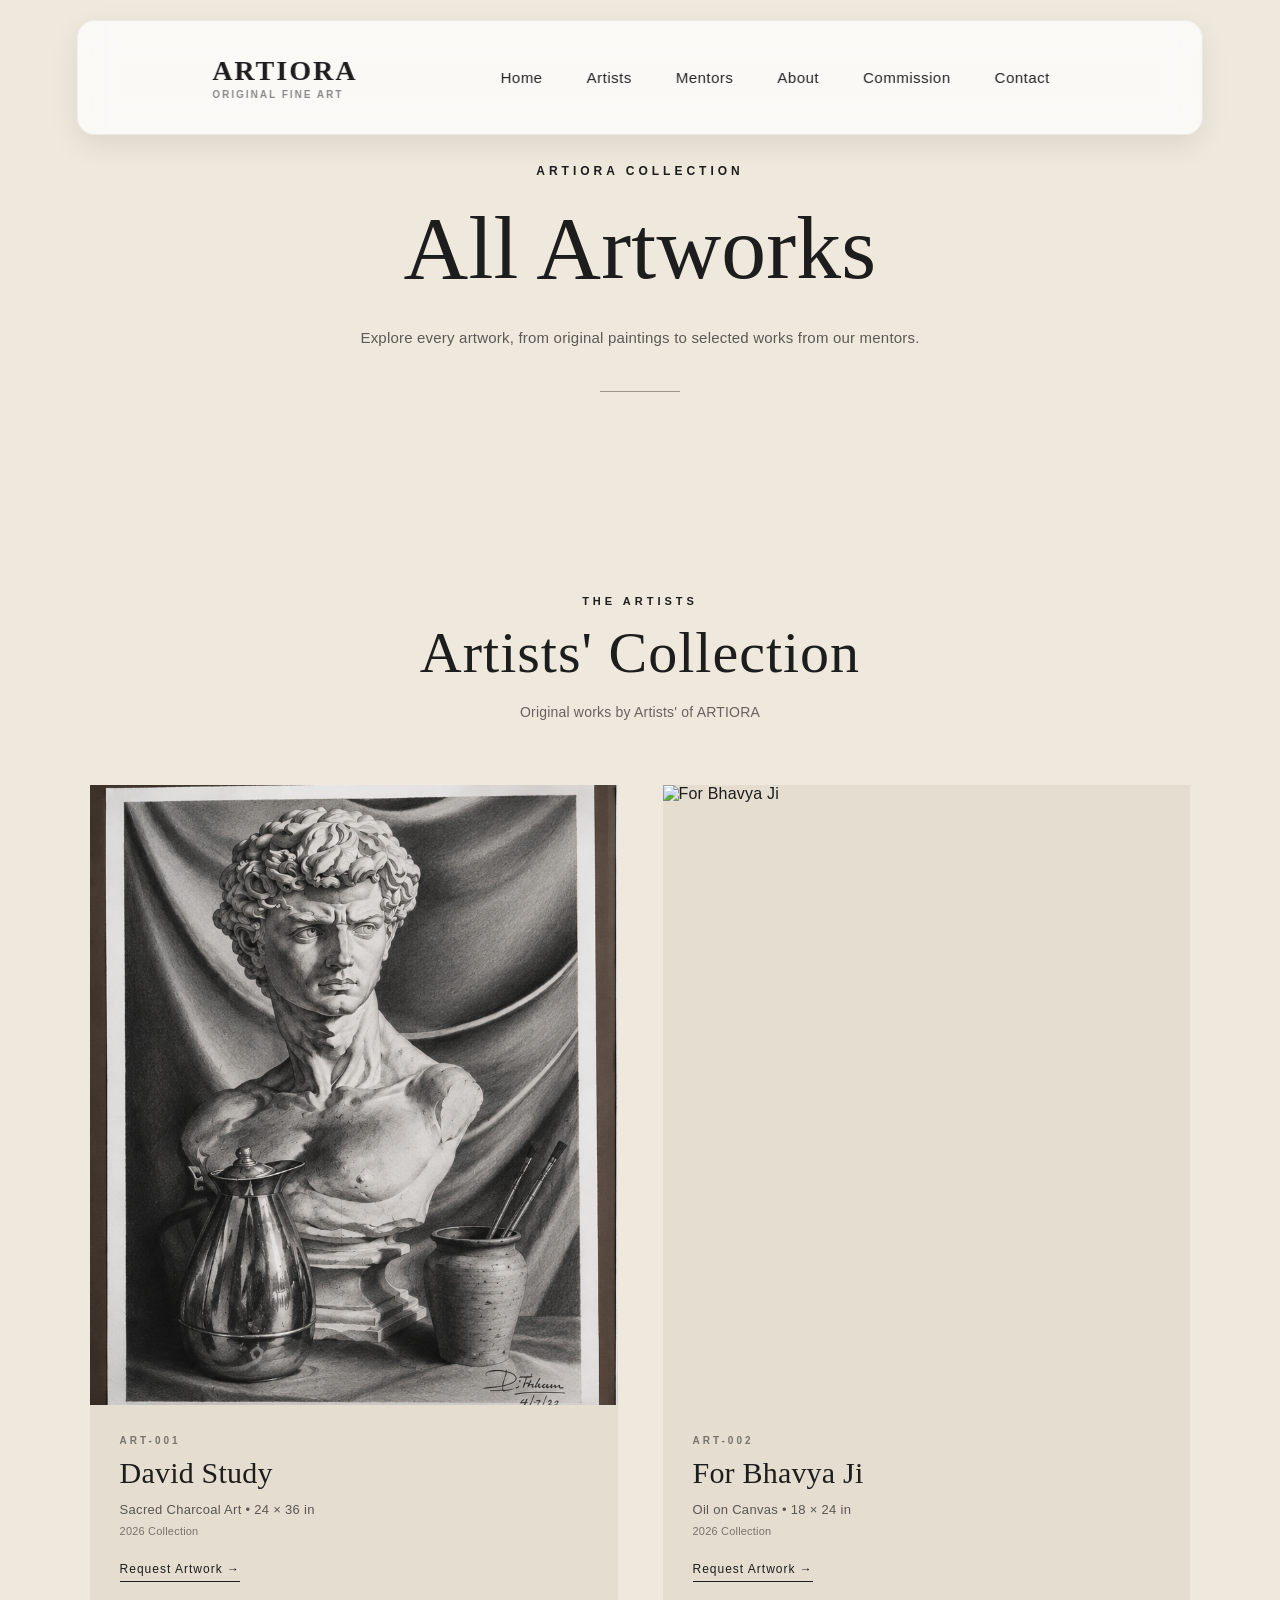
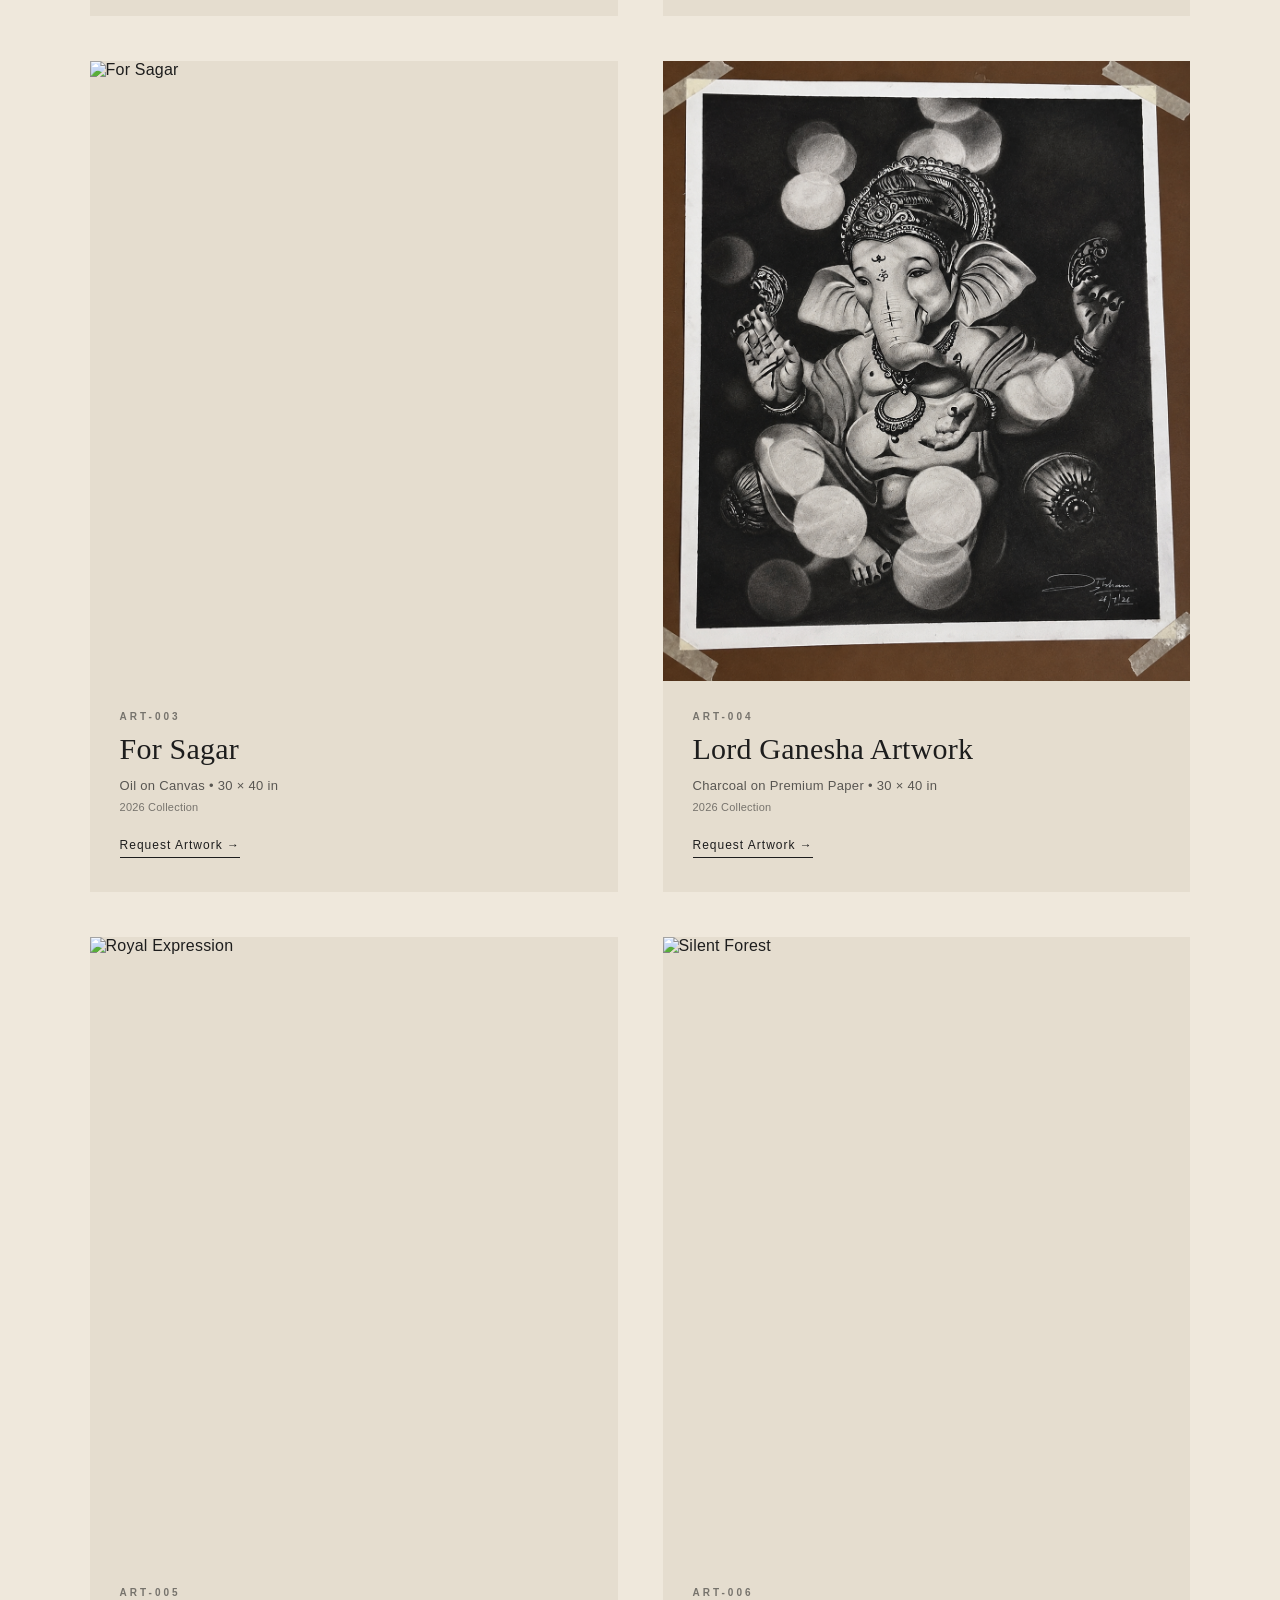
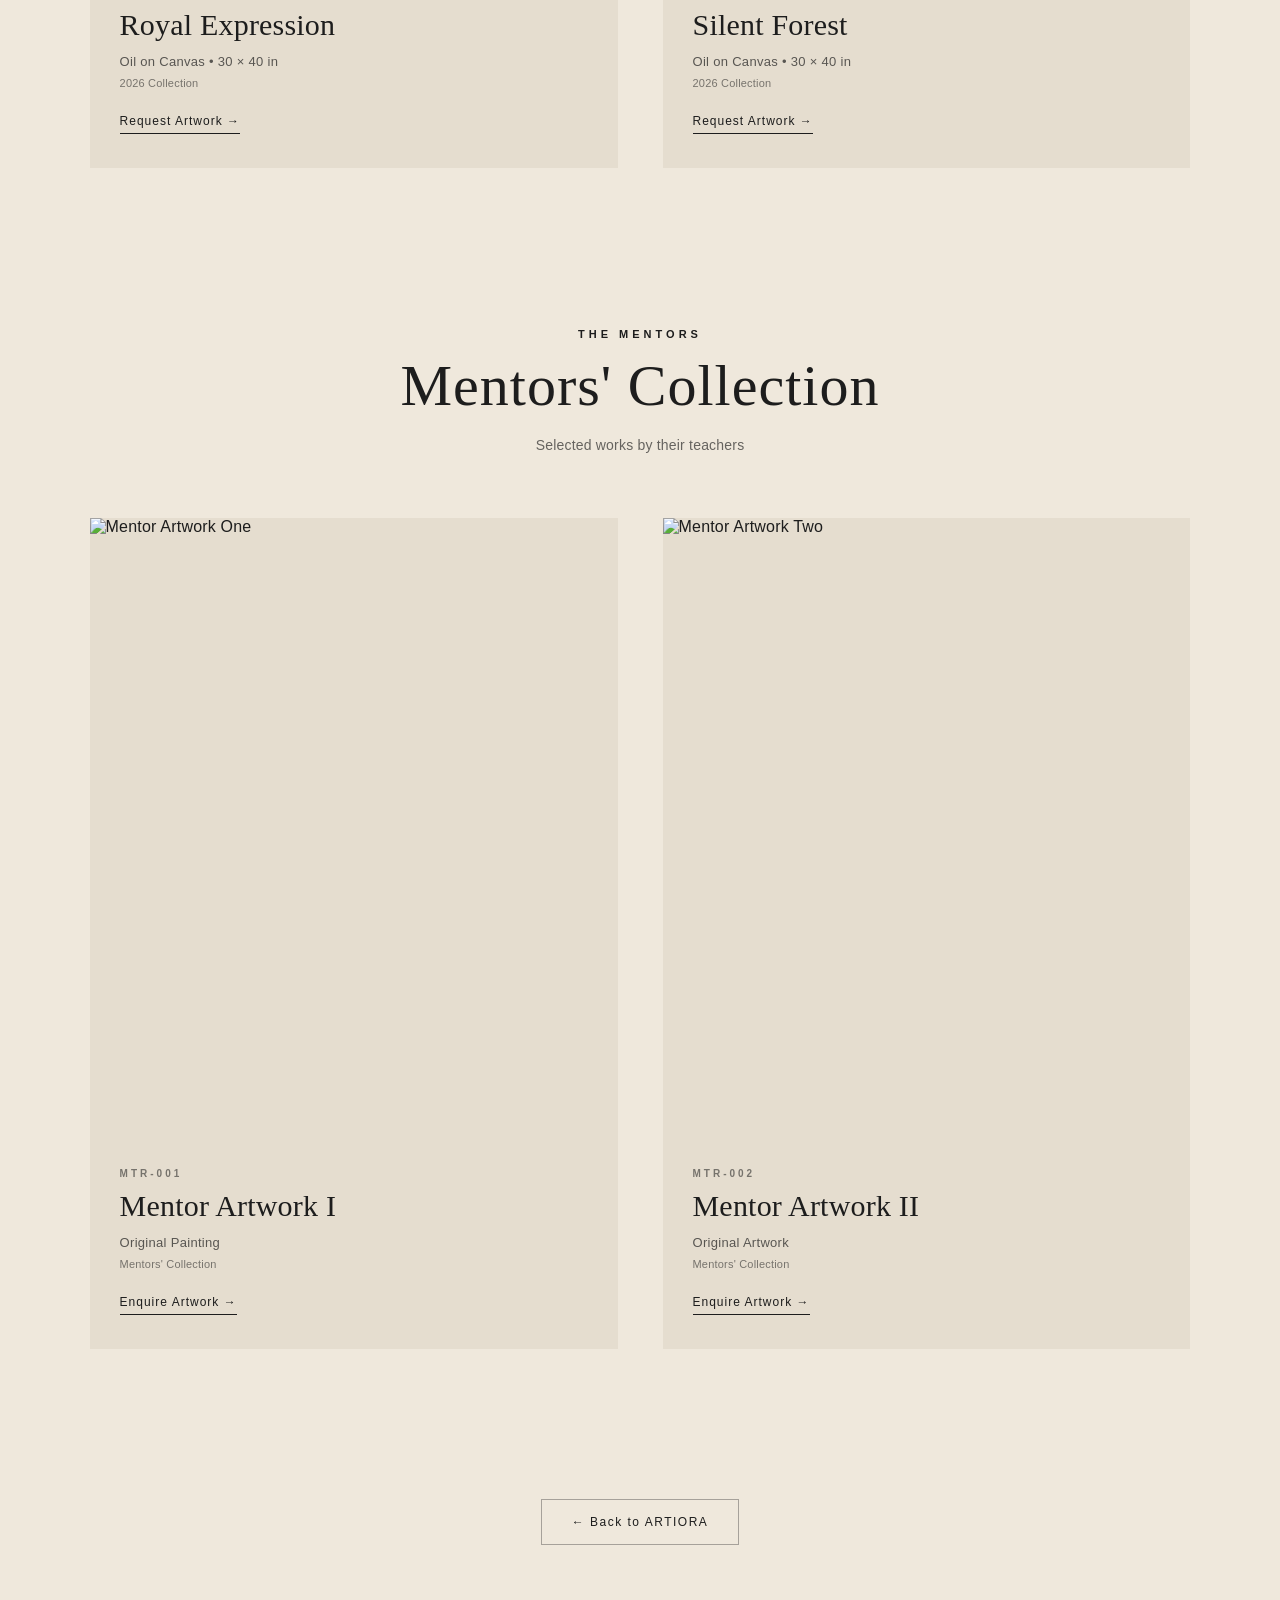
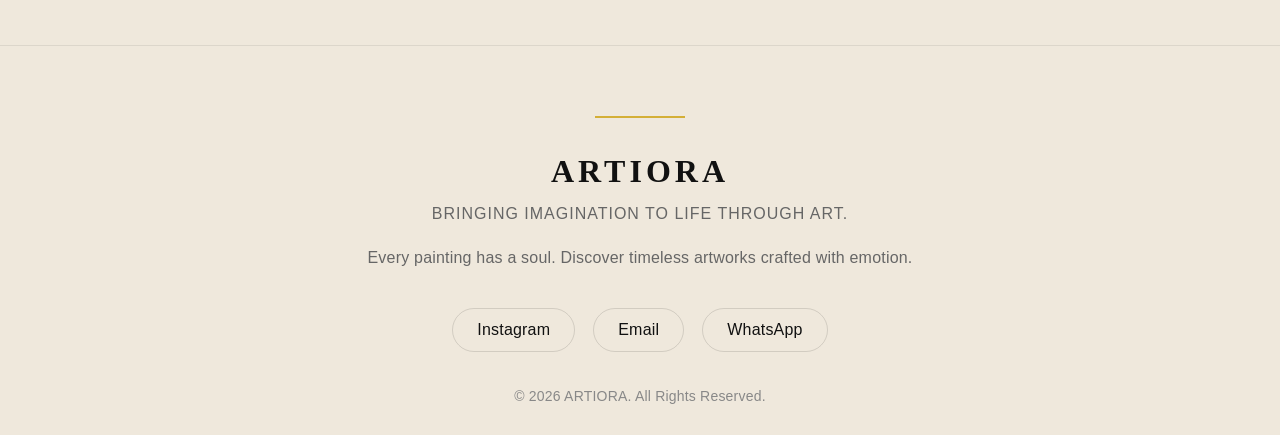
==== commit 24fe351d: "." ====
--- a/gallery.html
+++ b/gallery.html
@@ -125,11 +125,11 @@
         <p>THE ARTISTS</p>
 
         <h2>
-            Artist's Collection
+            Artists' Collection
         </h2>
 
         <span>
-            Original works by Artist's of ARTIORA
+            Original works by Artists' of ARTIORA
         </span>
 
     </div>
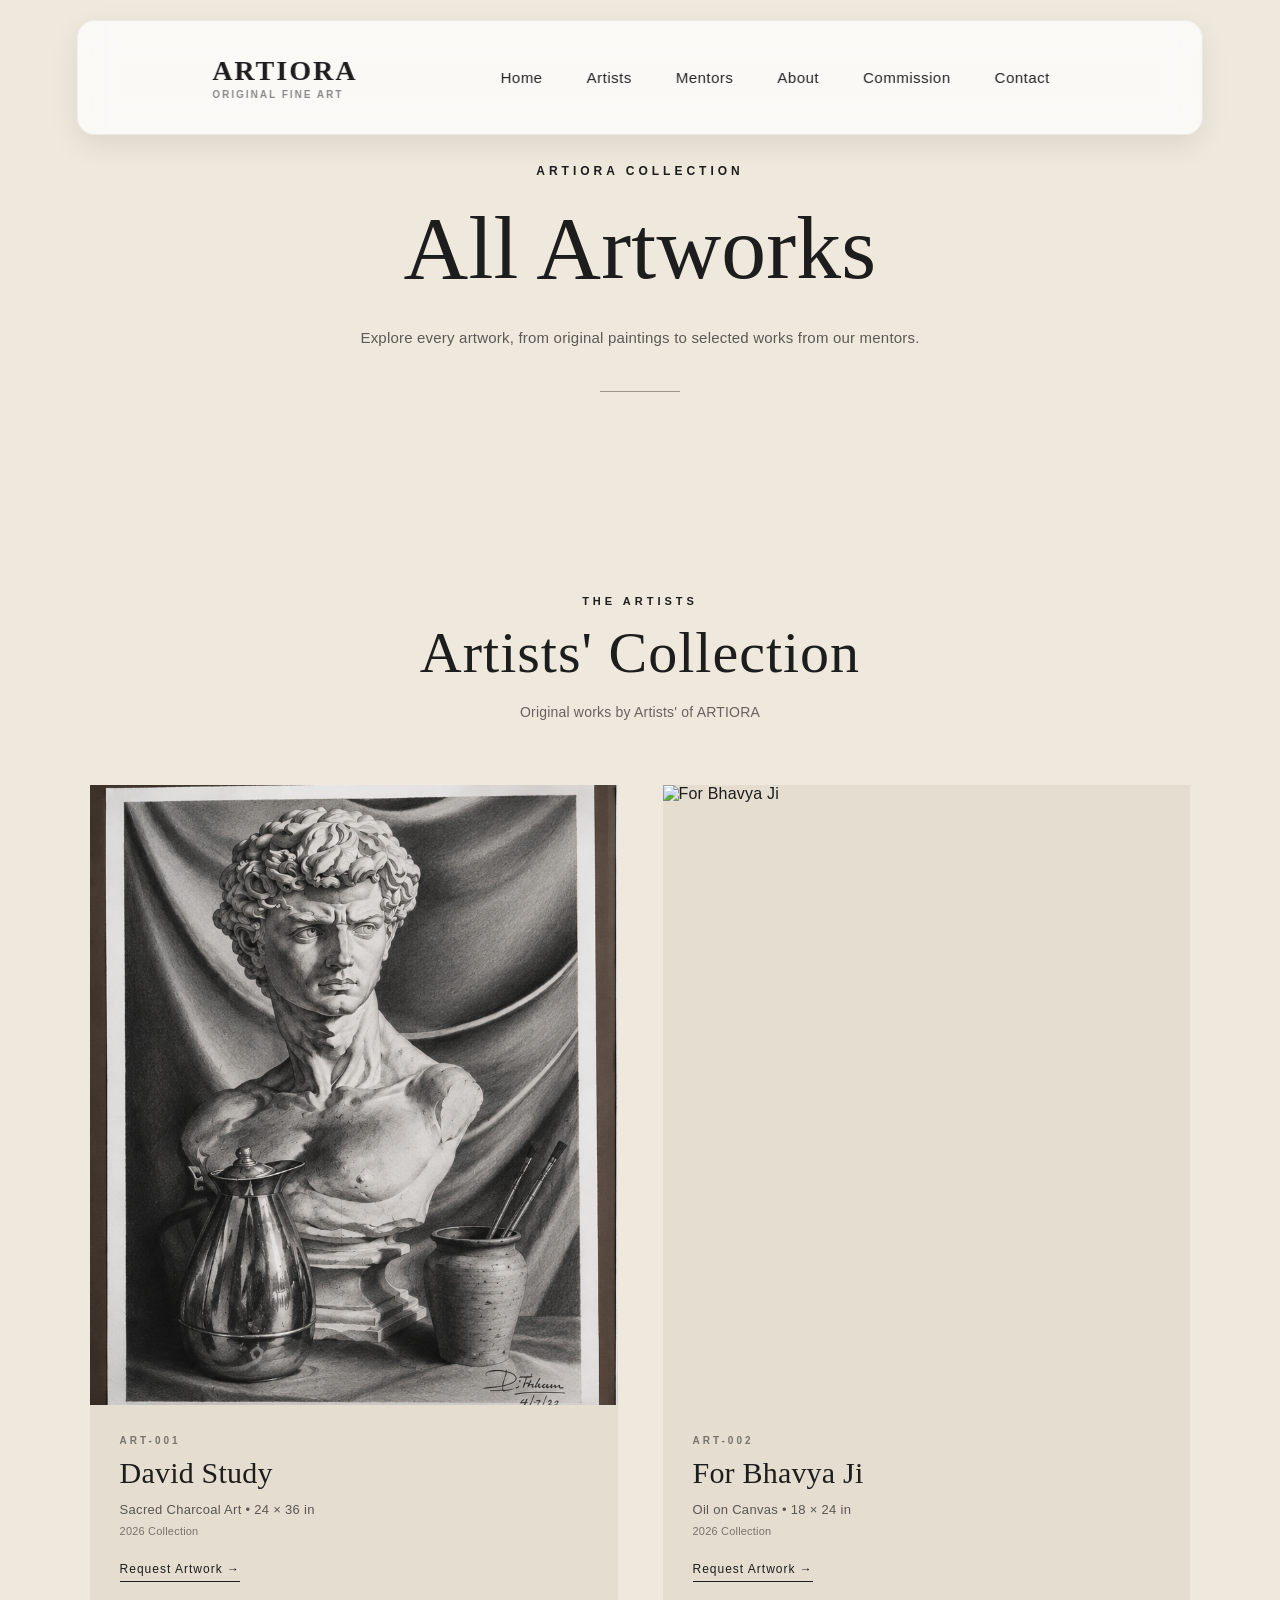
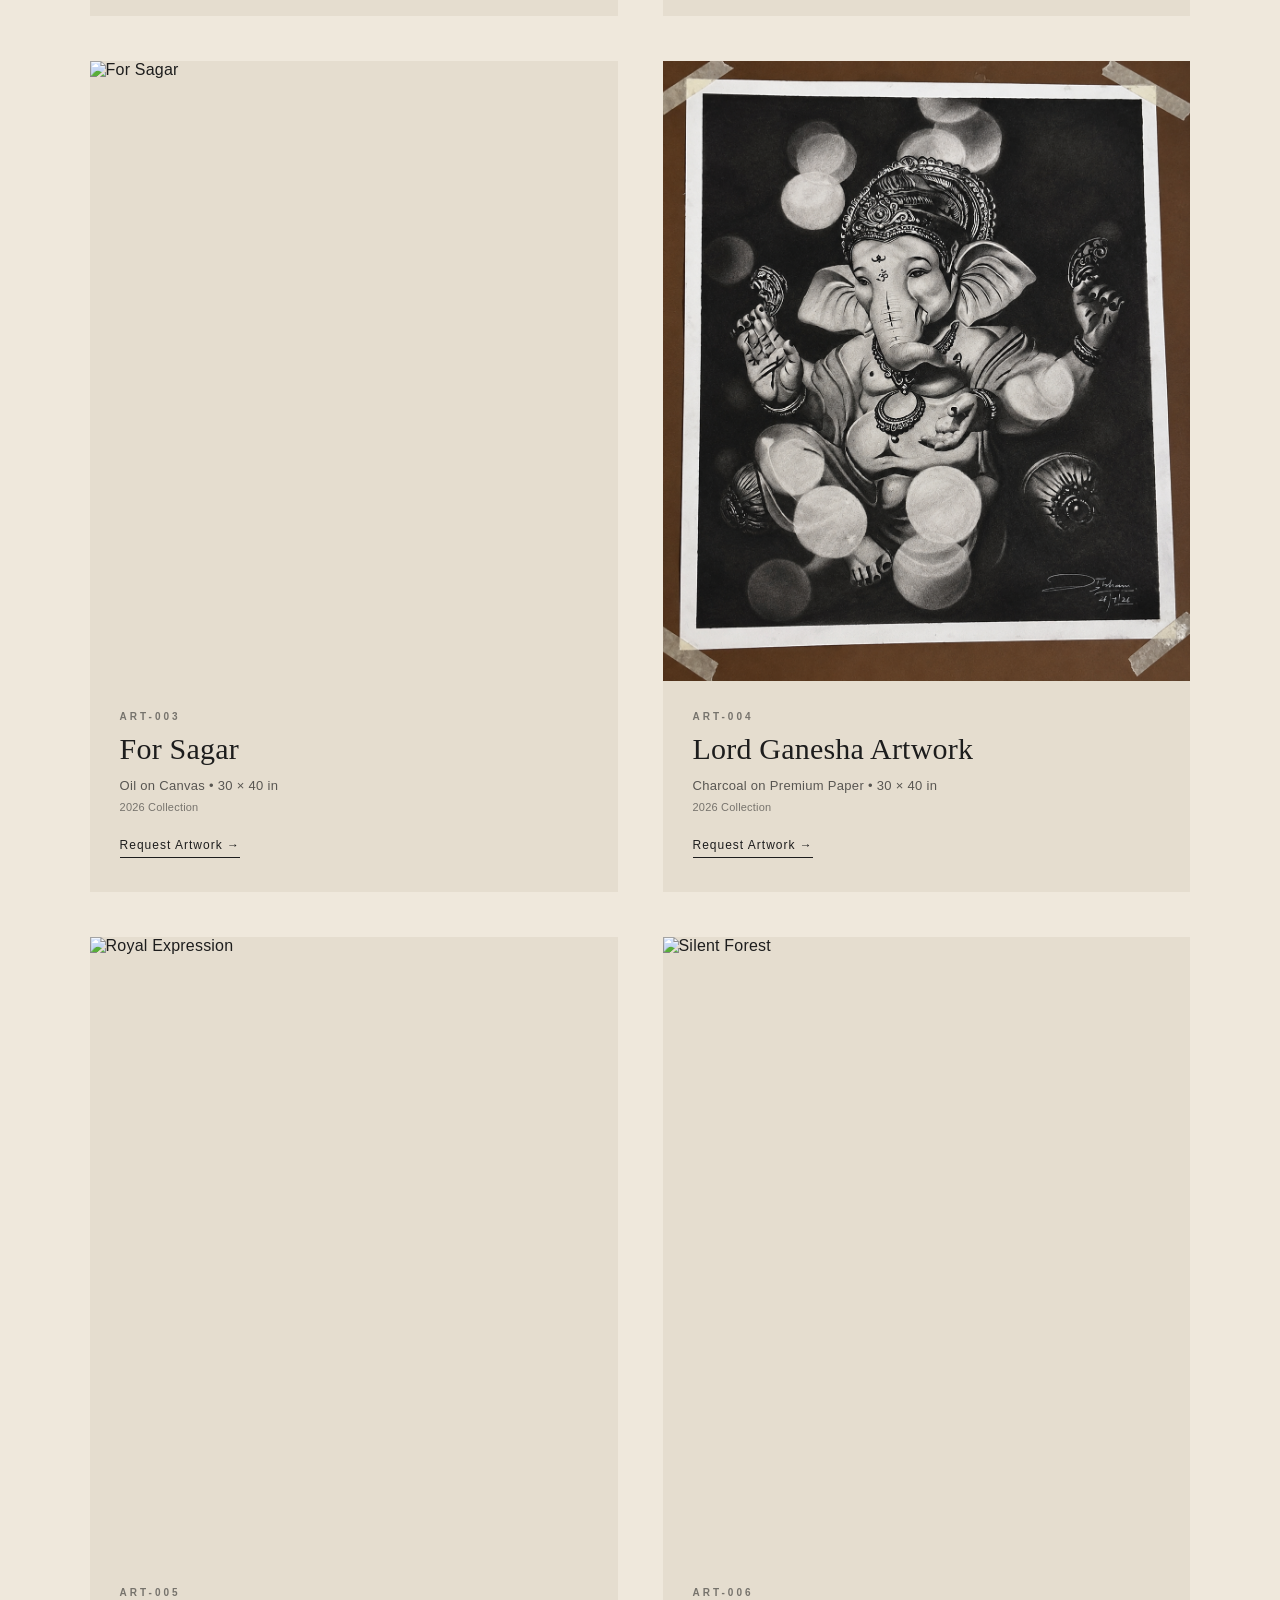
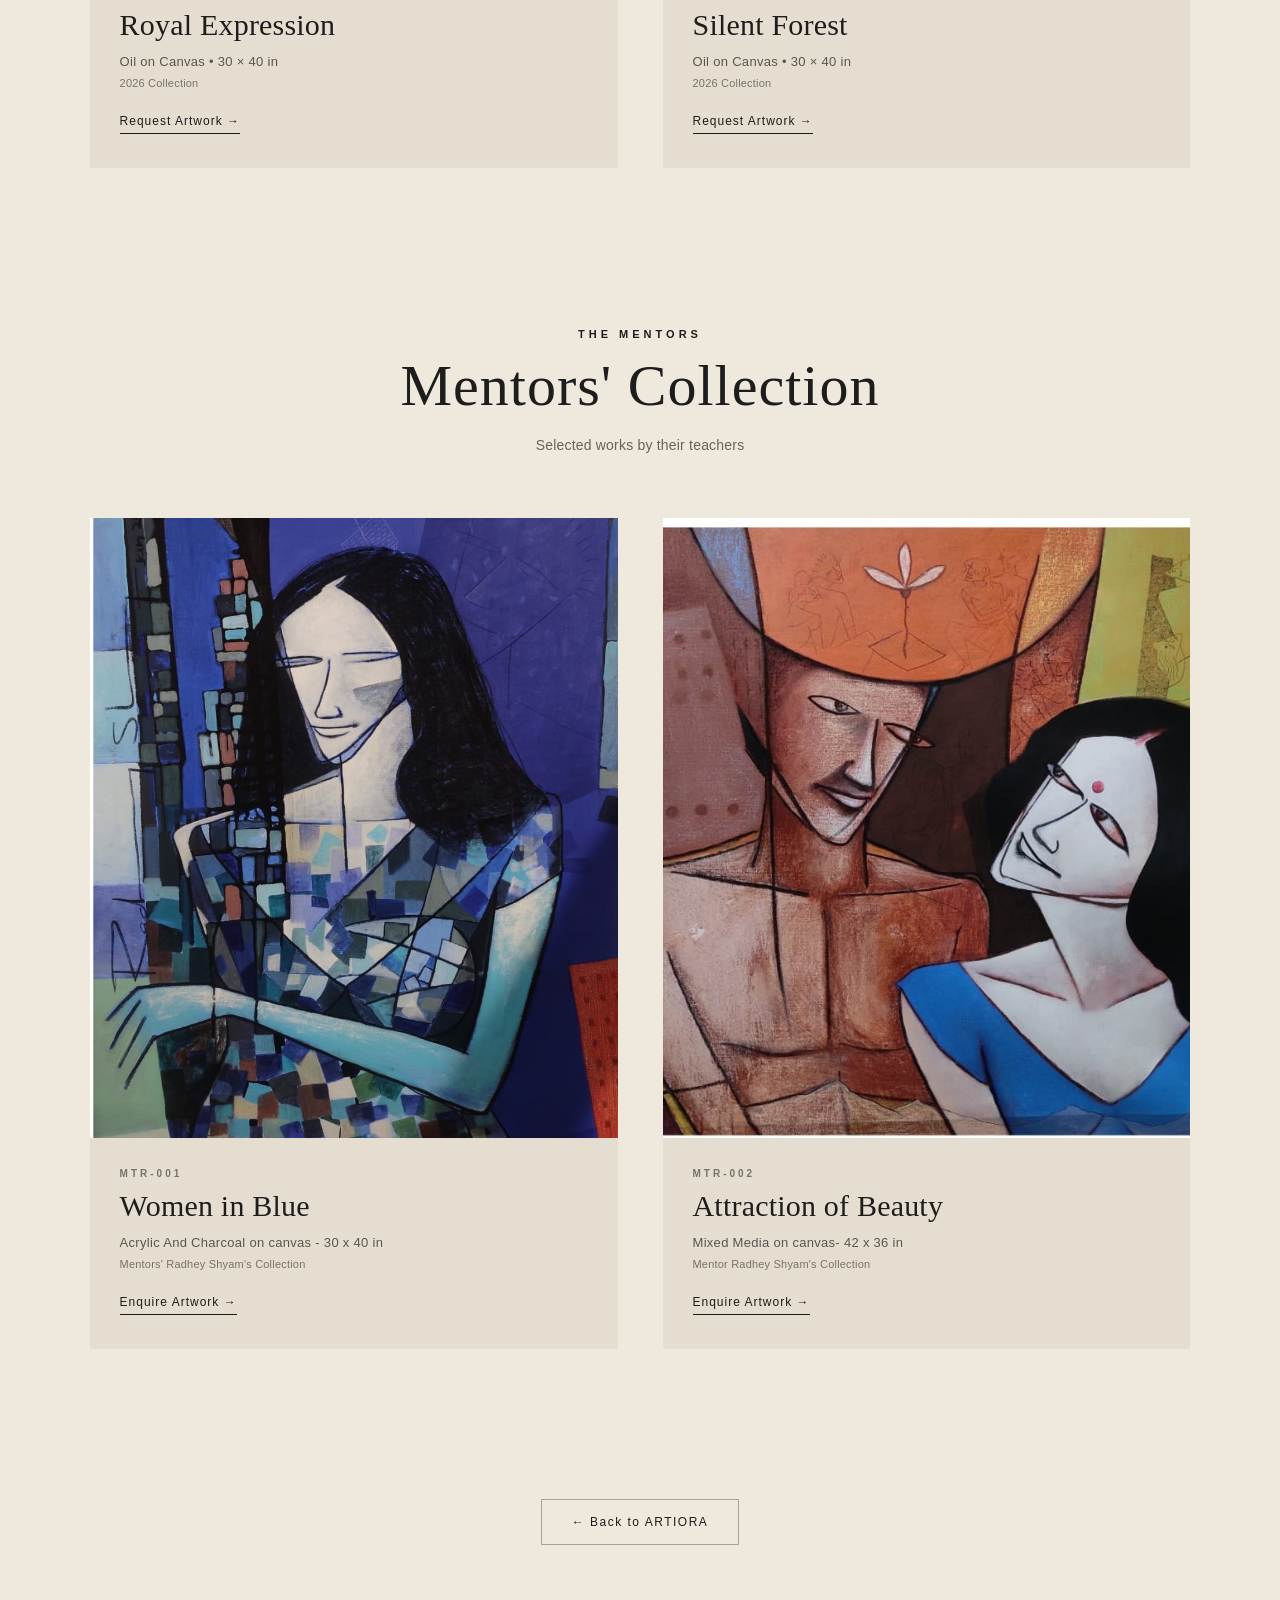
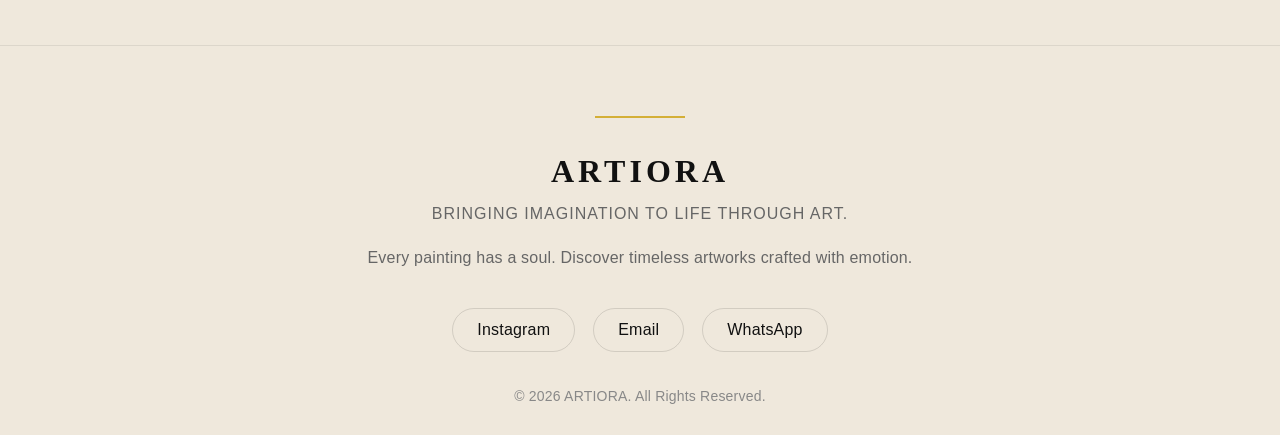
==== commit 1ea09c7e: "Update gallery.html" ====
--- a/gallery.html
+++ b/gallery.html
@@ -406,7 +406,7 @@
 
             <img
                 class="full-gallery-img"
-                src="assets/images/gallery/mentor-001.jpg"
+                src="assets/images/gallery/MTR-001.jpg"
                 alt="Mentor Artwork One"
             >
 
@@ -415,15 +415,15 @@
                 <span>MTR-001</span>
 
                 <h3>
-                    Mentor Artwork I
-                </h3>
-
-                <p>
-                    Original Painting
-                </p>
-
-                <small>
-                    Mentors' Collection
+                    Women in Blue
+                </h3>
+
+                <p>
+                   Acrylic And Charcoal on canvas - 30 x 40 in
+                </p>
+
+                <small>
+                    Mentors' Radhey Shyam's Collection
                 </small>
 
                 <a href="index.html#contact">
@@ -442,7 +442,7 @@
 
             <img
                 class="full-gallery-img"
-                src="assets/images/gallery/mentor-002.jpg"
+                src="assets/images/gallery/MTR-002.jpg"
                 alt="Mentor Artwork Two"
             >
 
@@ -451,15 +451,15 @@
                 <span>MTR-002</span>
 
                 <h3>
-                    Mentor Artwork II
-                </h3>
-
-                <p>
-                    Original Artwork
-                </p>
-
-                <small>
-                    Mentors' Collection
+                    Attraction of Beauty
+                </h3>
+
+                <p>
+                    Mixed Media on canvas- 42 x 36 in 
+                </p>
+
+                <small>
+                    Mentor Radhey Shyam's Collection
                 </small>
 
                 <a href="index.html#contact">
